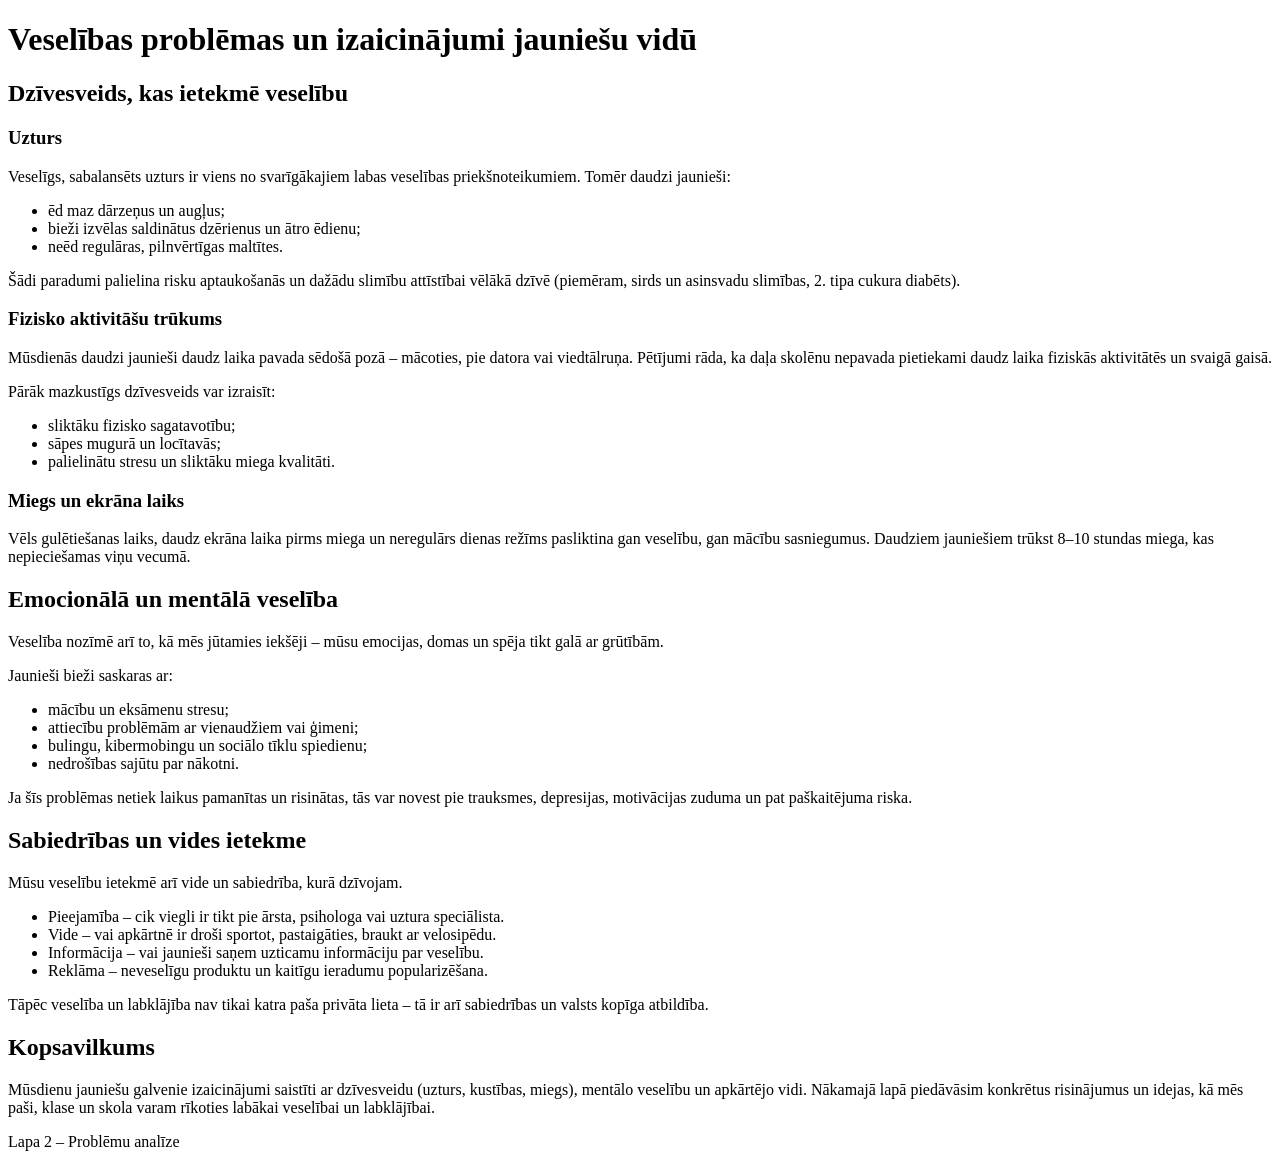
==== problems.html @ 53063df2 "Добавлены тексты для сайта" ====
<!DOCTYPE html>
<html lang="lv">
<head>
  <meta charset="UTF-8">
  <title>Veselības problēmas un izaicinājumi</title>
</head>
<body>
  <header>
    <h1>Veselības problēmas un izaicinājumi jauniešu vidū</h1>
  </header>

  <main>
    <section>
      <h2>Dzīvesveids, kas ietekmē veselību</h2>

      <h3>Uzturs</h3>
      <p>
        Veselīgs, sabalansēts uzturs ir viens no svarīgākajiem labas veselības
        priekšnoteikumiem. Tomēr daudzi jaunieši:
      </p>
      <ul>
        <li>ēd maz dārzeņus un augļus;</li>
        <li>bieži izvēlas saldinātus dzērienus un ātro ēdienu;</li>
        <li>neēd regulāras, pilnvērtīgas maltītes.</li>
      </ul>
      <p>
        Šādi paradumi palielina risku aptaukošanās un dažādu slimību attīstībai 
        vēlākā dzīvē (piemēram, sirds un asinsvadu slimības, 2. tipa cukura diabēts).
      </p>

      <h3>Fizisko aktivitāšu trūkums</h3>
      <p>
        Mūsdienās daudzi jaunieši daudz laika pavada sēdošā pozā – mācoties,
        pie datora vai viedtālruņa. Pētījumi rāda, ka daļa skolēnu nepavada
        pietiekami daudz laika fiziskās aktivitātēs un svaigā gaisā.
      </p>
      <p>
        Pārāk mazkustīgs dzīvesveids var izraisīt:
      </p>
      <ul>
        <li>sliktāku fizisko sagatavotību;</li>
        <li>sāpes mugurā un locītavās;</li>
        <li>palielinātu stresu un sliktāku miega kvalitāti.</li>
      </ul>

      <h3>Miegs un ekrāna laiks</h3>
      <p>
        Vēls gulētiešanas laiks, daudz ekrāna laika pirms miega un neregulārs
        dienas režīms pasliktina gan veselību, gan mācību sasniegumus. 
        Daudziem jauniešiem trūkst 8–10 stundas miega, kas nepieciešamas viņu vecumā.
      </p>
    </section>

    <section>
      <h2>Emocionālā un mentālā veselība</h2>
      <p>
        Veselība nozīmē arī to, kā mēs jūtamies iekšēji – mūsu emocijas,
        domas un spēja tikt galā ar grūtībām.
      </p>
      <p>
        Jaunieši bieži saskaras ar:
      </p>
      <ul>
        <li>mācību un eksāmenu stresu;</li>
        <li>attiecību problēmām ar vienaudžiem vai ģimeni;</li>
        <li>bulingu, kibermobingu un sociālo tīklu spiedienu;</li>
        <li>nedrošības sajūtu par nākotni.</li>
      </ul>
      <p>
        Ja šīs problēmas netiek laikus pamanītas un risinātas, 
        tās var novest pie trauksmes, depresijas, motivācijas zuduma 
        un pat paškaitējuma riska.
      </p>
    </section>

    <section>
      <h2>Sabiedrības un vides ietekme</h2>
      <p>
        Mūsu veselību ietekmē arī vide un sabiedrība, kurā dzīvojam.
      </p>
      <ul>
        <li>Pieejamība – cik viegli ir tikt pie ārsta, psihologa vai uztura speciālista.</li>
        <li>Vide – vai apkārtnē ir droši sportot, pastaigāties, braukt ar velosipēdu.</li>
        <li>Informācija – vai jaunieši saņem uzticamu informāciju par veselību.</li>
        <li>Reklāma – neveselīgu produktu un kaitīgu ieradumu popularizēšana.</li>
      </ul>
      <p>
        Tāpēc veselība un labklājība nav tikai katra paša privāta lieta –
        tā ir arī sabiedrības un valsts kopīga atbildība.
      </p>
    </section>

    <section>
      <h2>Kopsavilkums</h2>
      <p>
        Mūsdienu jauniešu galvenie izaicinājumi saistīti ar dzīvesveidu (uzturs,
        kustības, miegs), mentālo veselību un apkārtējo vidi.
        Nākamajā lapā piedāvāsim konkrētus risinājumus un idejas, 
        kā mēs paši, klase un skola varam rīkoties labākai veselībai un labklājībai.
      </p>
    </section>
  </main>

  <footer>
    <p>Lapa 2 – Problēmu analīze</p>
  </footer>
</body>
</html>
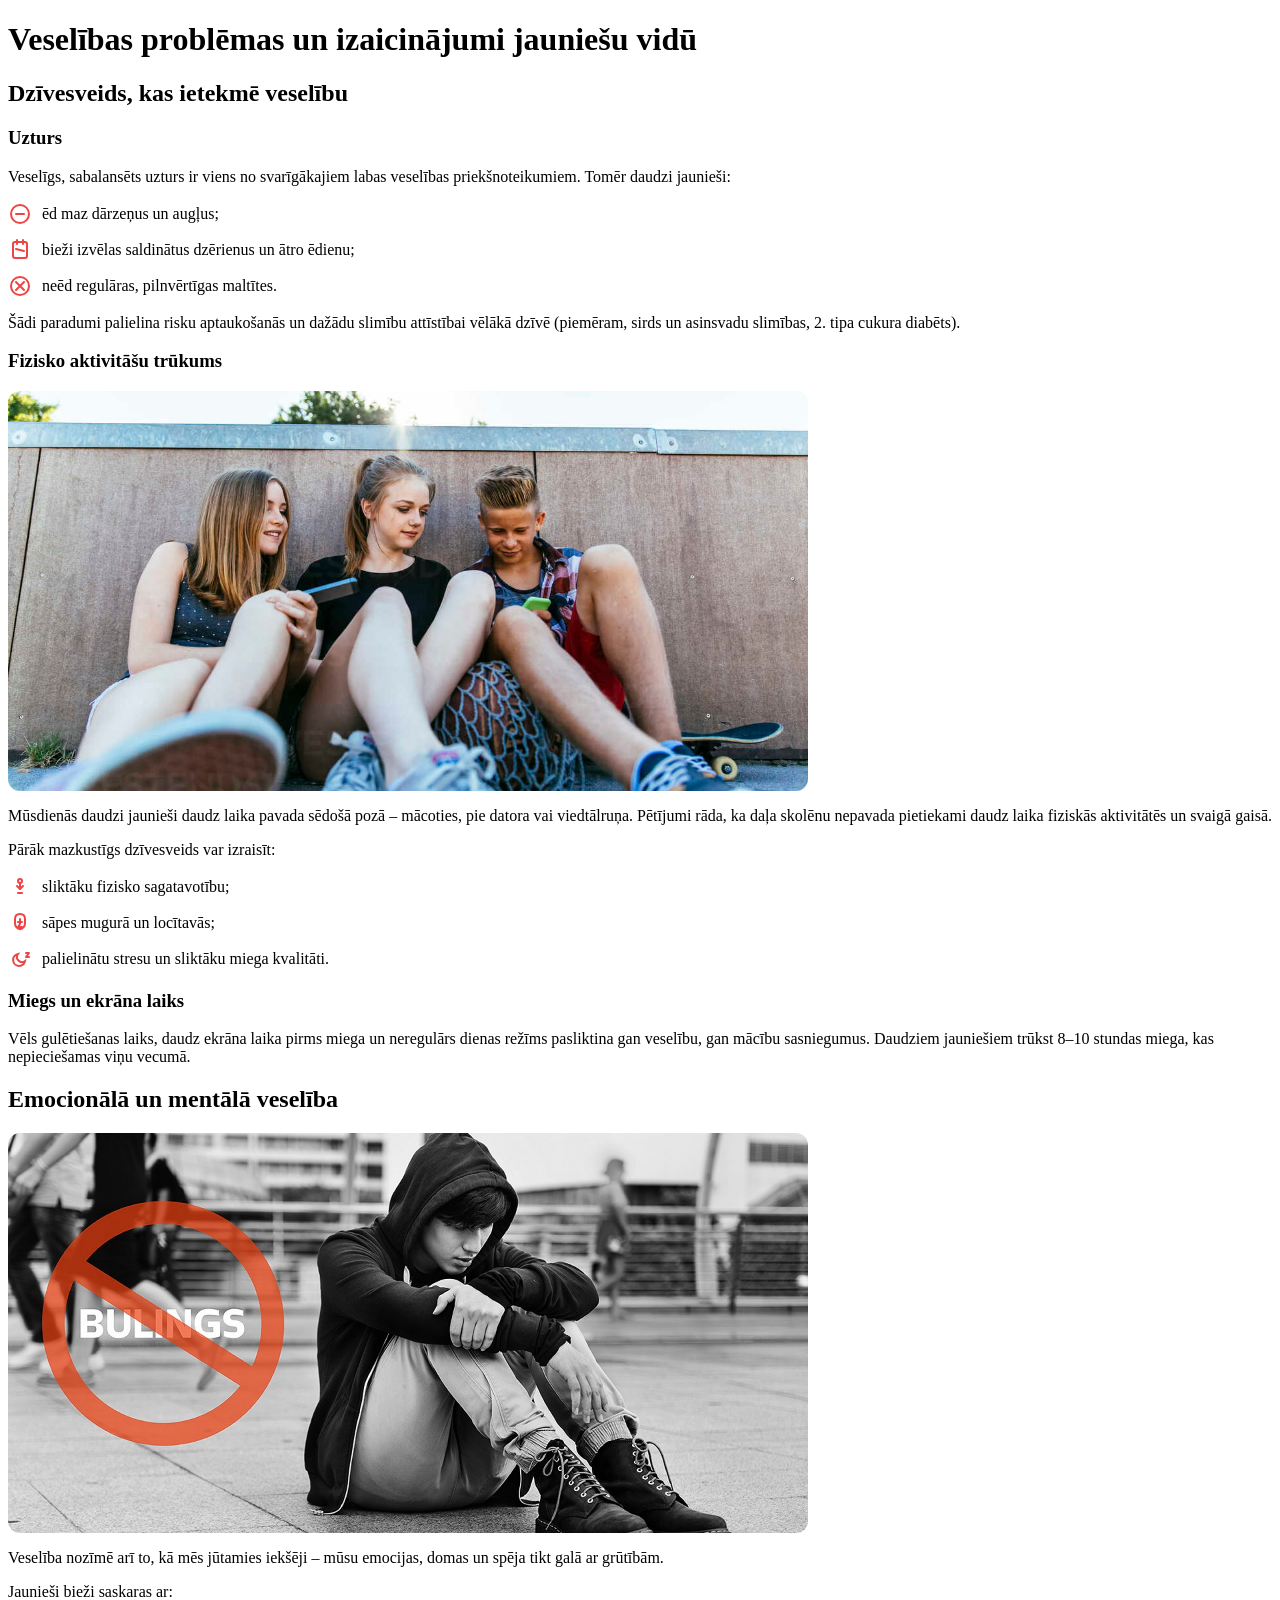
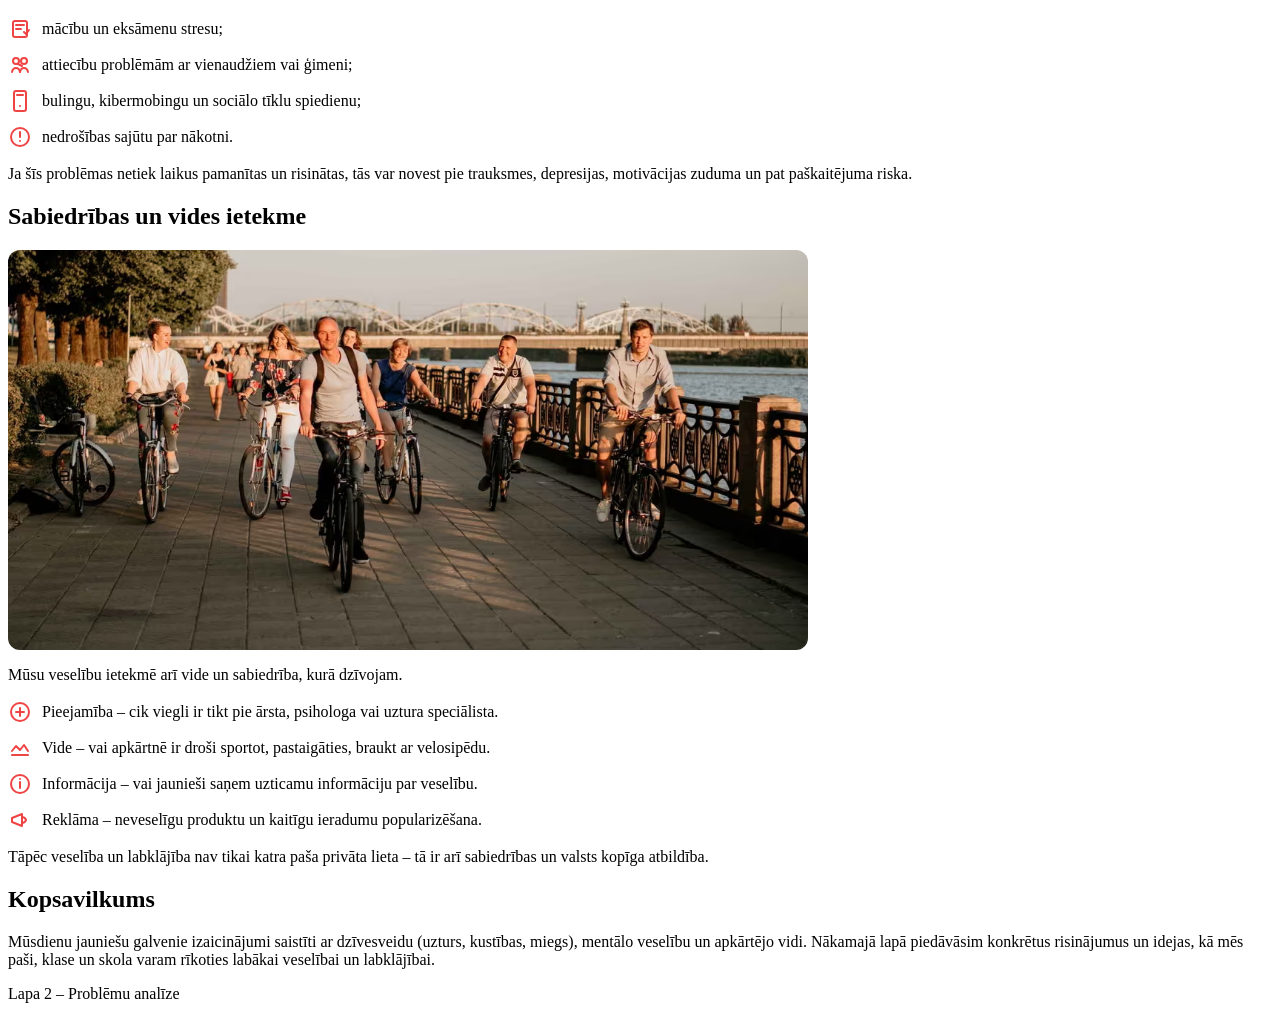
==== commit 543041d5: "Добавил картинки и иконки на странице проблем" ====
--- a/problems.html
+++ b/problems.html
@@ -1,8 +1,9 @@
 <!DOCTYPE html>
 <html lang="lv">
 <head>
-  <meta charset="UTF-8">
-  <title>Veselības problēmas un izaicinājumi</title>
+	<meta charset="UTF-8">
+	<title>Veselības problēmas un izaicinājumi</title>
+	<link rel="stylesheet" href="styles.css">
 </head>
 <body>
   <header>
@@ -18,10 +19,19 @@
         Veselīgs, sabalansēts uzturs ir viens no svarīgākajiem labas veselības
         priekšnoteikumiem. Tomēr daudzi jaunieši:
       </p>
-      <ul>
-        <li>ēd maz dārzeņus un augļus;</li>
-        <li>bieži izvēlas saldinātus dzērienus un ātro ēdienu;</li>
-        <li>neēd regulāras, pilnvērtīgas maltītes.</li>
+      <ul class="project-list">
+        <li>
+			<img src="images/uzturs_maz_darzenus.svg" alt="Ēd maz dārzeņus un augļus" class="list-icon">
+			ēd maz dārzeņus un augļus;
+		</li>
+        <li>
+			<img src="images/uzturs_atrie_edieni.svg" alt="Ātrie ēdieni un saldinātie dzērieni" class="list-icon">
+			bieži izvēlas saldinātus dzērienus un ātro ēdienu;
+		</li>
+        <li>
+			<img src="images/uzturs_need_regulari.svg" alt="Need regulāri" class="list-icon">
+			neēd regulāras, pilnvērtīgas maltītes.
+		</li>
       </ul>
       <p>
         Šādi paradumi palielina risku aptaukošanās un dažādu slimību attīstībai 
@@ -29,6 +39,8 @@
       </p>
 
       <h3>Fizisko aktivitāšu trūkums</h3>
+	  <img src="images/fizisko_aktivitasu_trukums.jpg" class="section-img" />
+
       <p>
         Mūsdienās daudzi jaunieši daudz laika pavada sēdošā pozā – mācoties,
         pie datora vai viedtālruņa. Pētījumi rāda, ka daļa skolēnu nepavada
@@ -37,10 +49,19 @@
       <p>
         Pārāk mazkustīgs dzīvesveids var izraisīt:
       </p>
-      <ul>
-        <li>sliktāku fizisko sagatavotību;</li>
-        <li>sāpes mugurā un locītavās;</li>
-        <li>palielinātu stresu un sliktāku miega kvalitāti.</li>
+      <ul class="project-list">
+        <li>
+			<img src="images/aktivitasu_trukums.fitness-low.svg" alt="Sliktākā fiziskā sagatavotība" class="list-icon">
+			sliktāku fizisko sagatavotību;
+		</li>
+        <li>
+			<img src="images/aktivitasu_trukums.back_pain.svg" alt="Sāpes mugurā" class="list-icon">
+			sāpes mugurā un locītavās;
+		</li>
+        <li>
+			<img src="images/aktivitasu_trukums.stress_sleep.svg" alt="Stress un slikta miega kvalitāte" class="list-icon">
+			palielinātu stresu un sliktāku miega kvalitāti.
+		</li>
       </ul>
 
       <h3>Miegs un ekrāna laiks</h3>
@@ -53,6 +74,7 @@
 
     <section>
       <h2>Emocionālā un mentālā veselība</h2>
+	  <img src="images/emocionala_veseliba.jpg" alt="Emocionālā veselība" class="section-img" />
       <p>
         Veselība nozīmē arī to, kā mēs jūtamies iekšēji – mūsu emocijas,
         domas un spēja tikt galā ar grūtībām.
@@ -60,11 +82,23 @@
       <p>
         Jaunieši bieži saskaras ar:
       </p>
-      <ul>
-        <li>mācību un eksāmenu stresu;</li>
-        <li>attiecību problēmām ar vienaudžiem vai ģimeni;</li>
-        <li>bulingu, kibermobingu un sociālo tīklu spiedienu;</li>
-        <li>nedrošības sajūtu par nākotni.</li>
+      <ul class="project-list">
+        <li>
+			<img src="images/emocionala_veseliba.eksamenu_stress.svg" alt="Eksāmenu stress" class="list-icon">
+			mācību un eksāmenu stresu;
+		</li>
+        <li>
+			<img src="images/emocionala_veseliba.attiecibu_problemas.svg" alt="Attiecību problēmas" class="list-icon">
+			attiecību problēmām ar vienaudžiem vai ģimeni;
+		</li>
+        <li>
+			<img src="images/emocionala_veseliba.bulings.svg" alt="Bulings" class="list-icon">
+			bulingu, kibermobingu un sociālo tīklu spiedienu;
+		</li>
+        <li>
+			<img src="images/emocionala_veseliba.nedrosa_nakotne.svg" alt="Nedrošā nākotne" class="list-icon">
+			nedrošības sajūtu par nākotni.
+		</li>
       </ul>
       <p>
         Ja šīs problēmas netiek laikus pamanītas un risinātas, 
@@ -75,14 +109,27 @@
 
     <section>
       <h2>Sabiedrības un vides ietekme</h2>
+	  <img src="images/sabiedribas_ietekme.jpg" alt="Sabiedrības ietekme" class="section-img" />
       <p>
         Mūsu veselību ietekmē arī vide un sabiedrība, kurā dzīvojam.
       </p>
-      <ul>
-        <li>Pieejamība – cik viegli ir tikt pie ārsta, psihologa vai uztura speciālista.</li>
-        <li>Vide – vai apkārtnē ir droši sportot, pastaigāties, braukt ar velosipēdu.</li>
-        <li>Informācija – vai jaunieši saņem uzticamu informāciju par veselību.</li>
-        <li>Reklāma – neveselīgu produktu un kaitīgu ieradumu popularizēšana.</li>
+      <ul class="project-list">
+        <li>
+			<img src="images/sabiedribas_ietekme.pieejamiba.svg" alt="Pieejamība" class="list-icon">
+			Pieejamība – cik viegli ir tikt pie ārsta, psihologa vai uztura speciālista.
+		</li>
+        <li>
+			<img src="images/sabiedribas_ietekme.vide.svg" alt="Vide" class="list-icon">
+			Vide – vai apkārtnē ir droši sportot, pastaigāties, braukt ar velosipēdu.
+		</li>
+        <li>
+			<img src="images/sabiedribas_ietekme.informacija.svg" alt="Informācija" class="list-icon">
+			Informācija – vai jaunieši saņem uzticamu informāciju par veselību.
+		</li>
+        <li>
+			<img src="images/sabiedribas_ietekme.reklama.svg" alt="Reklāma" class="list-icon">
+			Reklāma – neveselīgu produktu un kaitīgu ieradumu popularizēšana.
+		</li>
       </ul>
       <p>
         Tāpēc veselība un labklājība nav tikai katra paša privāta lieta –
--- a/styles.css
+++ b/styles.css
@@ -0,0 +1,27 @@
+.section-img{
+  width: 100%;
+  max-width: 800px;
+  height: 400px;
+  object-fit: cover;
+  border-radius: 12px;
+  display: block;
+  margin: 15px 0;
+}
+
+.project-list {
+  list-style: none;
+  padding: 0;
+}
+
+.project-list li {
+  display: flex;
+  align-items: center;
+  gap: 10px;
+  margin-bottom: 12px;
+}
+
+.project-list svg, .list-icon {
+  width: 24px;
+  height: 24px;
+  flex-shrink: 0;
+}
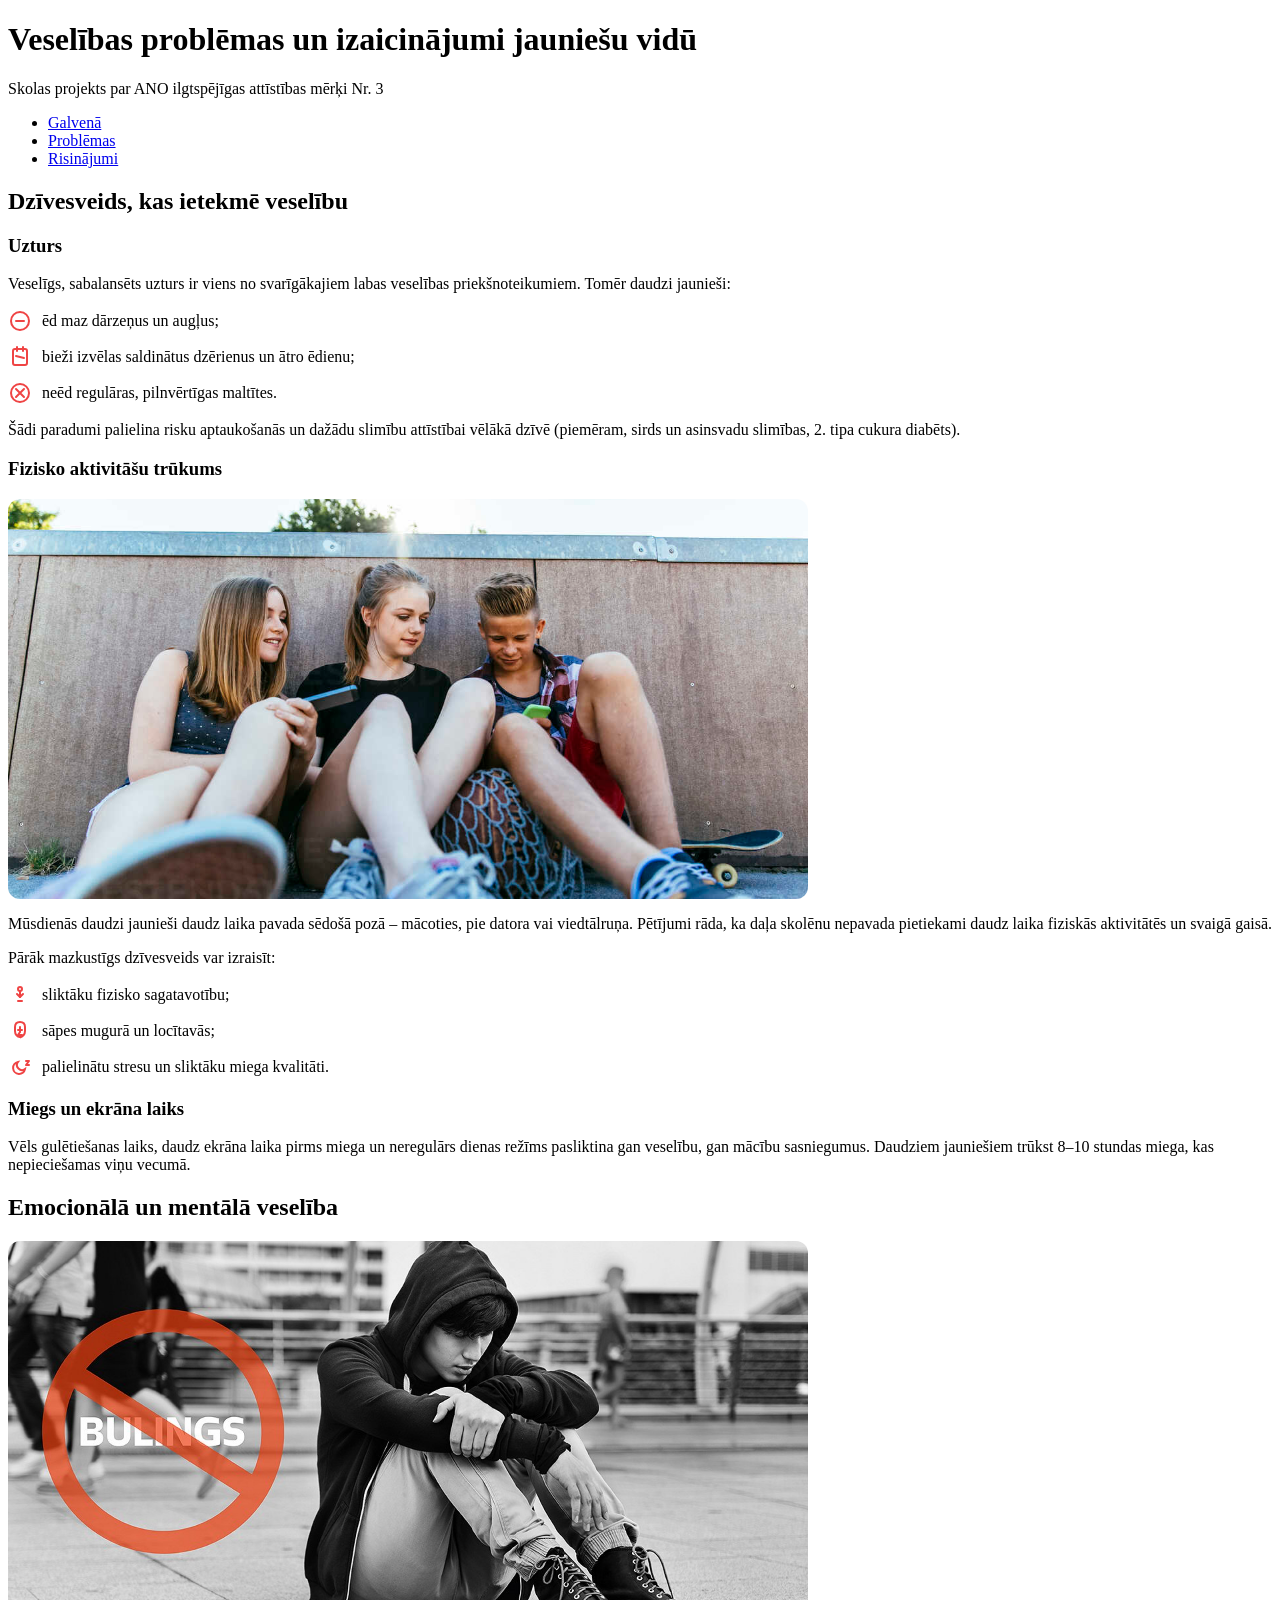
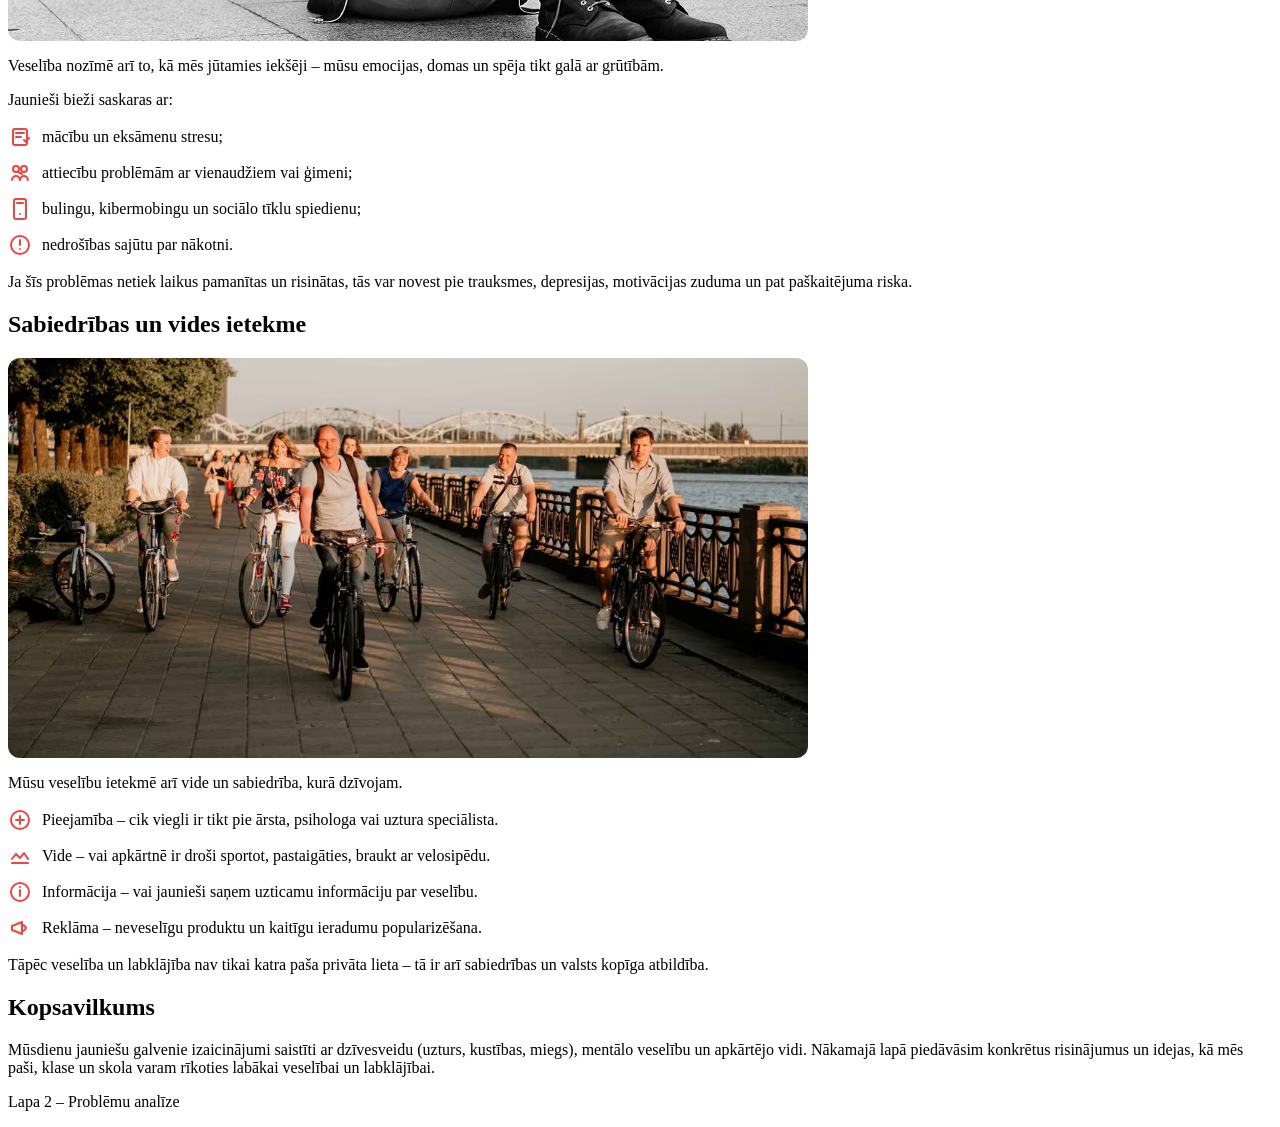
==== commit 085c9e60: "Добавил иконки к странице проблемы" ====
--- a/problems.html
+++ b/problems.html
@@ -8,9 +8,17 @@
 <body>
   <header>
     <h1>Veselības problēmas un izaicinājumi jauniešu vidū</h1>
+    <p>Skolas projekts par ANO ilgtspējīgas attīstības mērķi Nr. 3</p>
   </header>
 
   <main>
+	<nav>
+		<ul>
+			<li><a href="index.html">Galvenā</a></li>
+			<li><a href="problems.html" class="active">Problēmas</a></li>
+			<li><a href="solutions.html">Risinājumi</a></li>
+		</ul>
+	</nav>
     <section>
       <h2>Dzīvesveids, kas ietekmē veselību</h2>
 
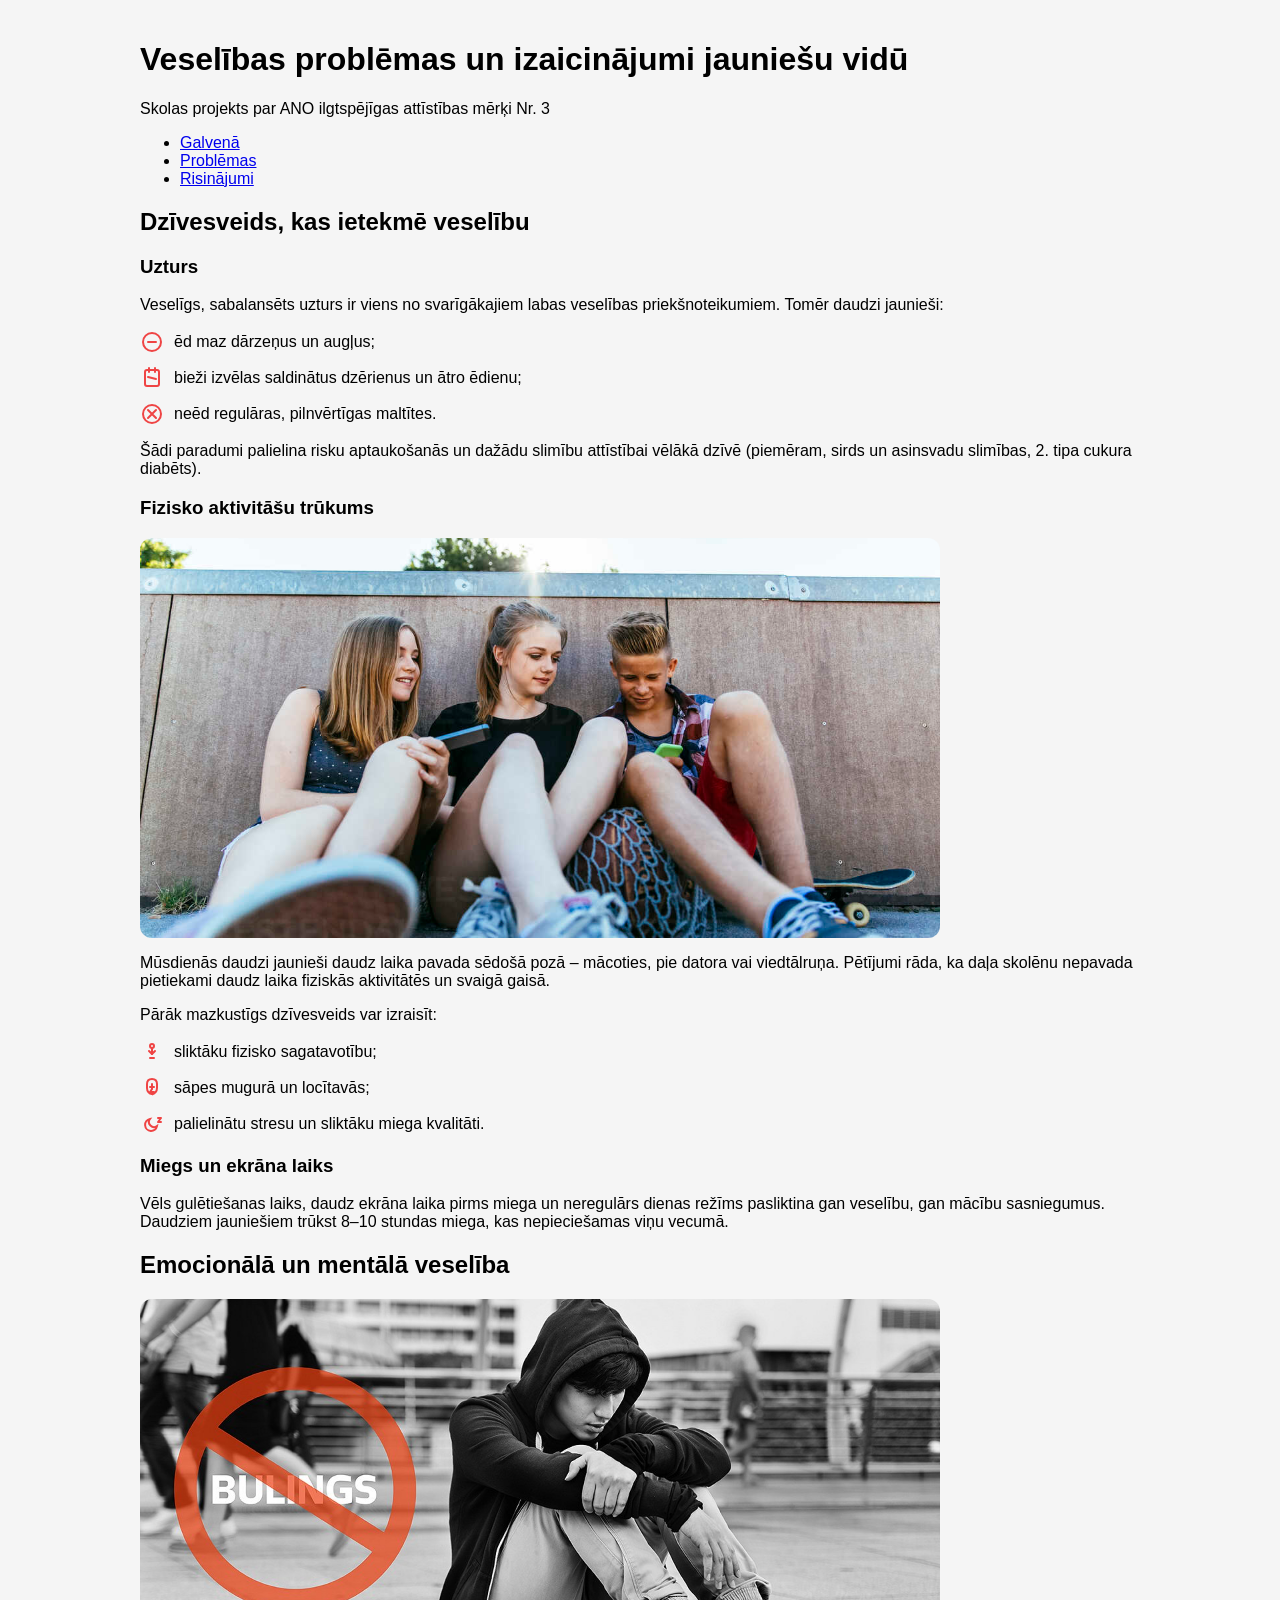
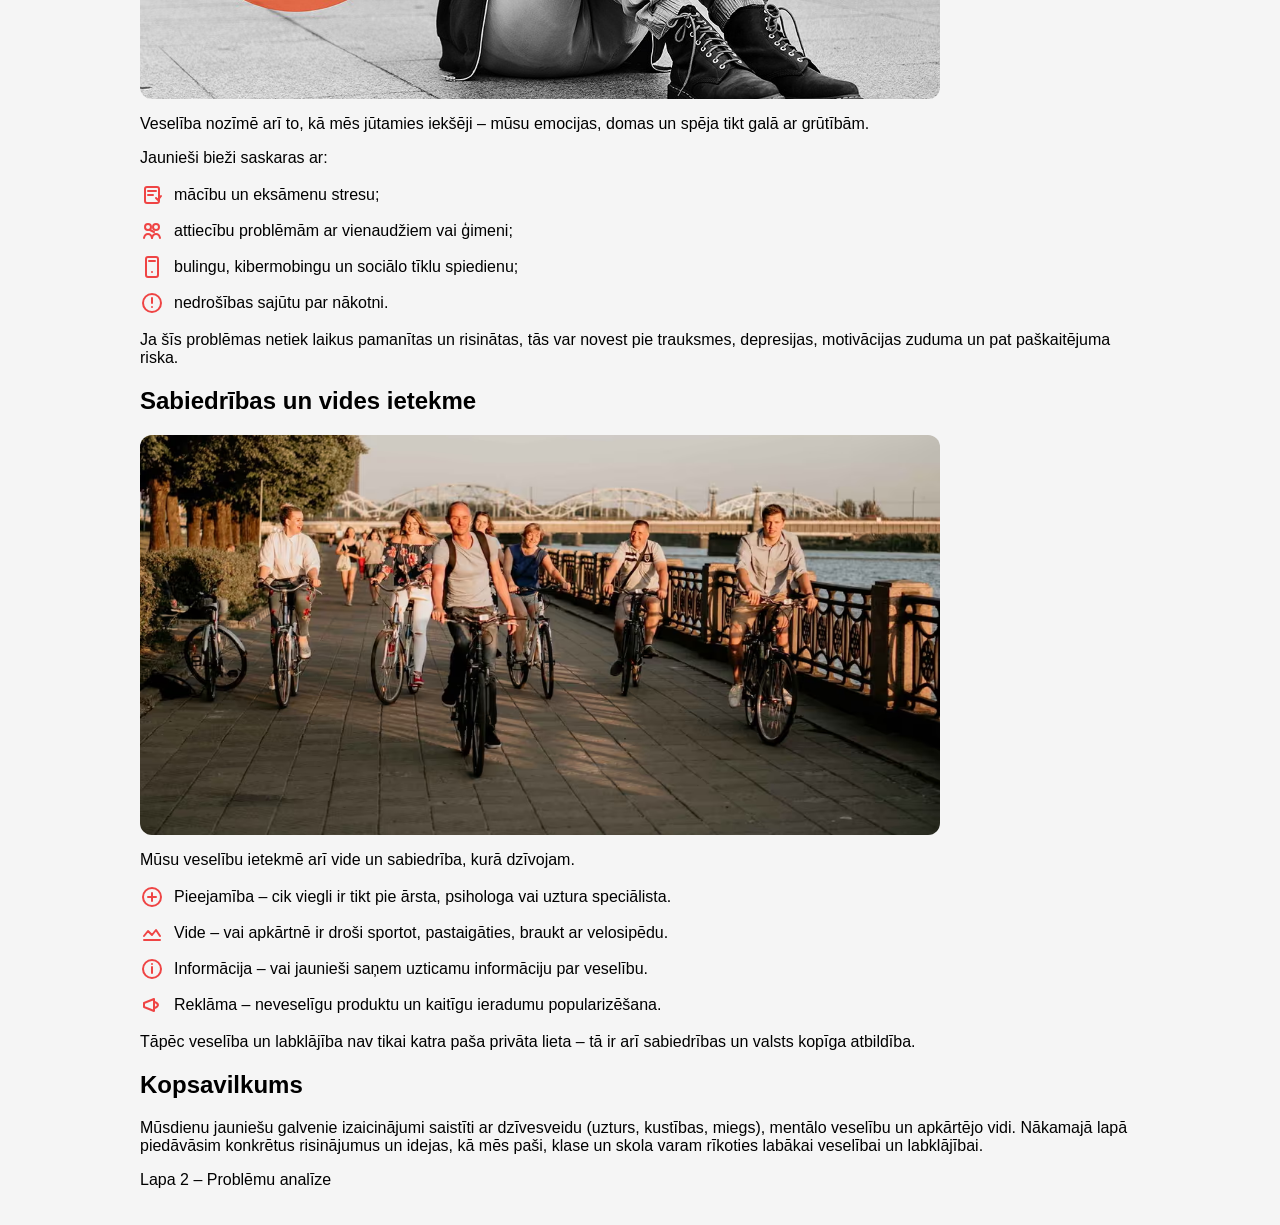
==== commit 0761efe5: "Добавил центрирование всех страниц" ====
--- a/problems.html
+++ b/problems.html
@@ -6,6 +6,8 @@
 	<link rel="stylesheet" href="styles.css">
 </head>
 <body>
+  <div class="container">
+  
   <header>
     <h1>Veselības problēmas un izaicinājumi jauniešu vidū</h1>
     <p>Skolas projekts par ANO ilgtspējīgas attīstības mērķi Nr. 3</p>
--- a/styles.css
+++ b/styles.css
@@ -25,3 +25,14 @@
   height: 24px;
   flex-shrink: 0;
 }
+
+body {
+	margin: 0;
+	font-family: Arial, sans-serif;
+	background: #f5f5f5;
+}
+.container {
+	max-width: 1000px;
+	margin: 0 auto;
+	padding: 20px;
+}
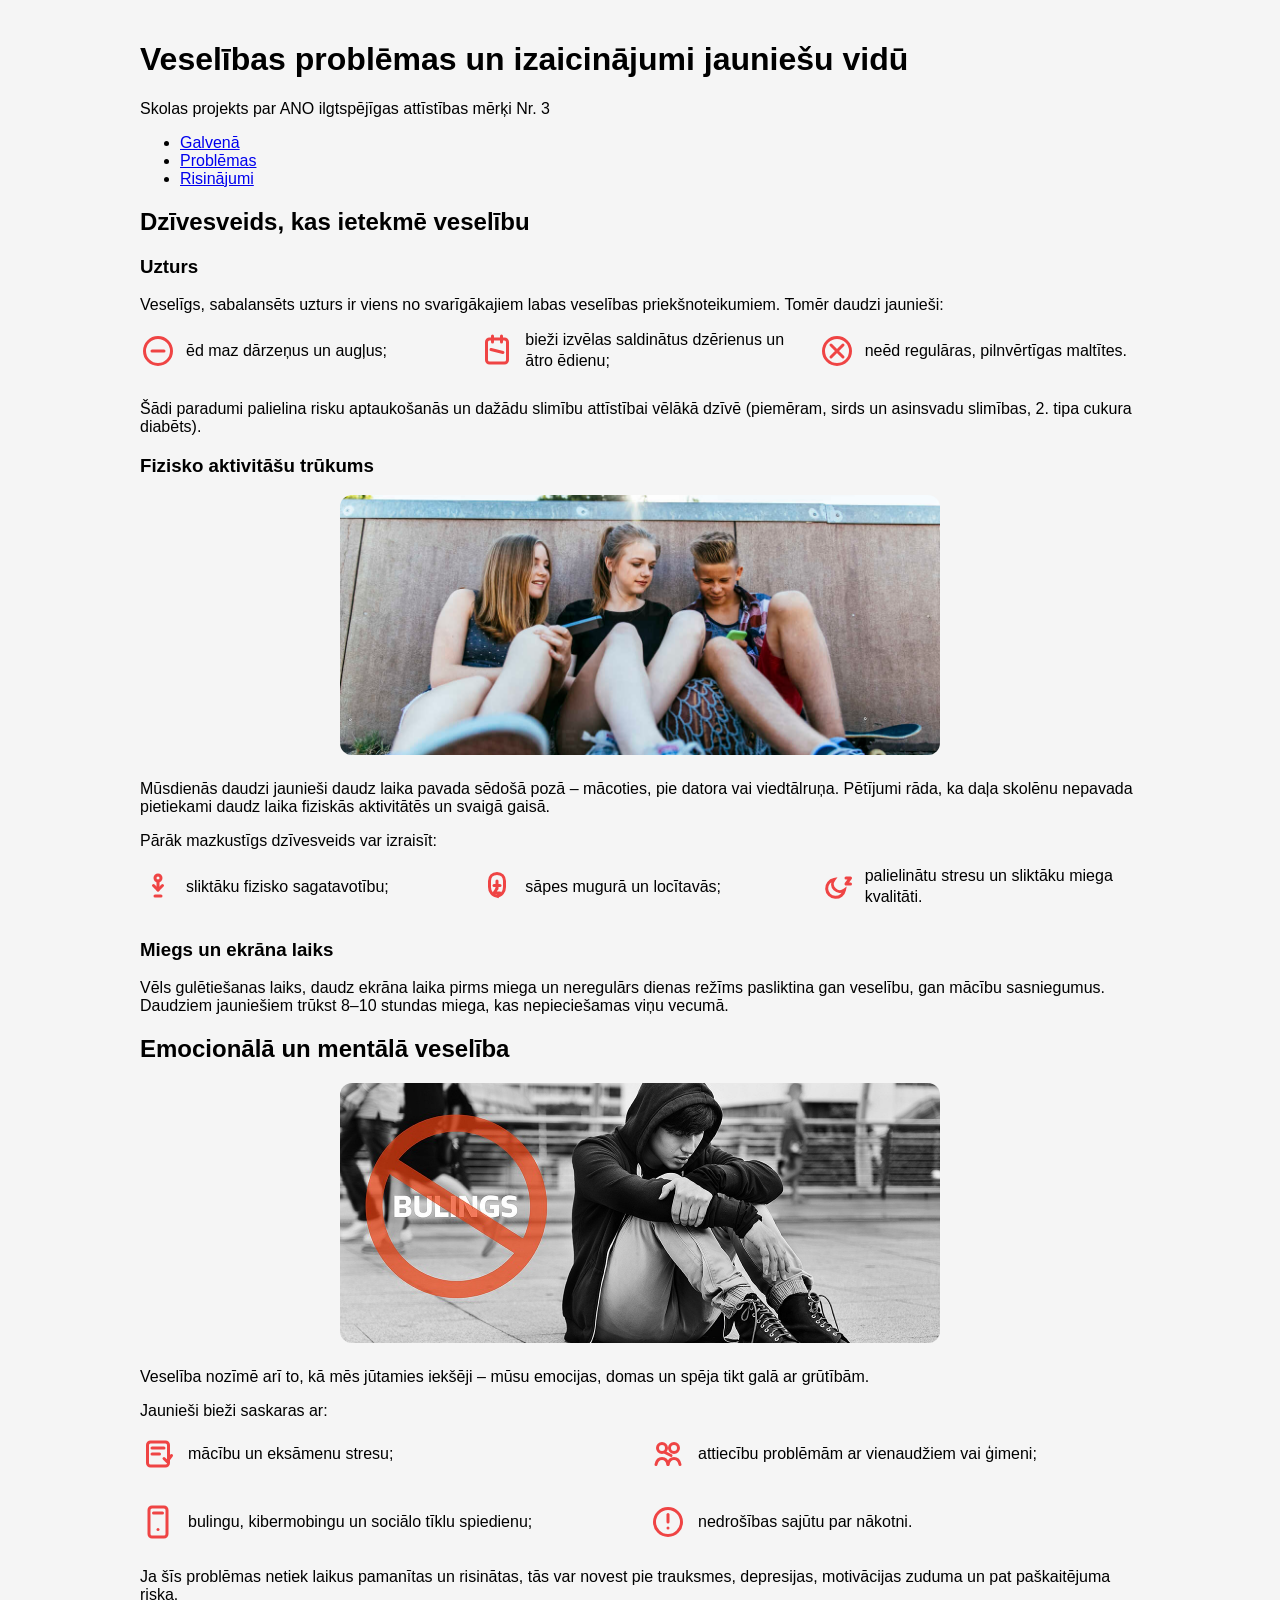
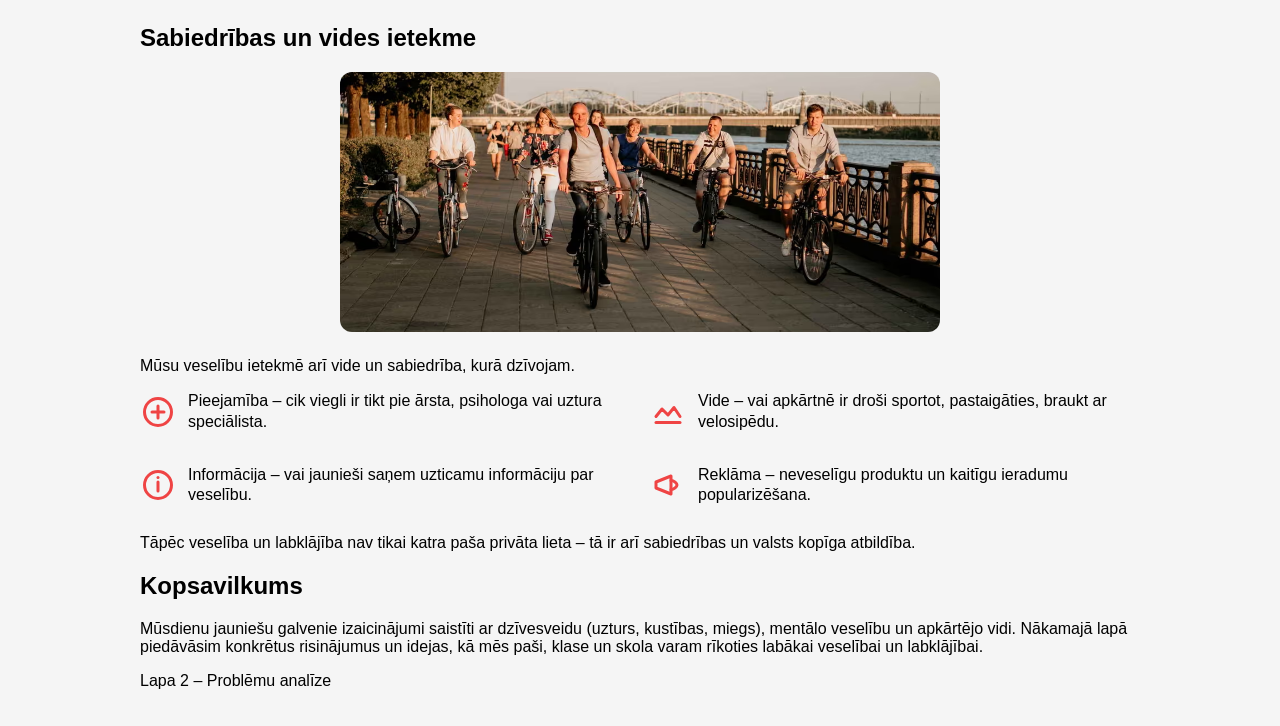
==== commit 6d7ca008: "Добавил и привел сопроводительные фотки в норму, также на других страницах выстроил списки с иконкам" ====
--- a/problems.html
+++ b/problems.html
@@ -5,7 +5,7 @@
 	<title>Veselības problēmas un izaicinājumi</title>
 	<link rel="stylesheet" href="styles.css">
 </head>
-<body>
+<body class="problems-page">
   <div class="container">
   
   <header>
@@ -29,7 +29,7 @@
         Veselīgs, sabalansēts uzturs ir viens no svarīgākajiem labas veselības
         priekšnoteikumiem. Tomēr daudzi jaunieši:
       </p>
-      <ul class="project-list">
+      <ul class="project-list three-inline">
         <li>
 			<img src="images/uzturs_maz_darzenus.svg" alt="Ēd maz dārzeņus un augļus" class="list-icon">
 			ēd maz dārzeņus un augļus;
@@ -59,7 +59,7 @@
       <p>
         Pārāk mazkustīgs dzīvesveids var izraisīt:
       </p>
-      <ul class="project-list">
+      <ul class="project-list three-inline">
         <li>
 			<img src="images/aktivitasu_trukums.fitness-low.svg" alt="Sliktākā fiziskā sagatavotība" class="list-icon">
 			sliktāku fizisko sagatavotību;
--- a/styles.css
+++ b/styles.css
@@ -31,8 +31,68 @@
 	font-family: Arial, sans-serif;
 	background: #f5f5f5;
 }
+
 .container {
 	max-width: 1000px;
 	margin: 0 auto;
 	padding: 20px;
+}
+
+.project-list {
+	display: grid;
+	grid-template-columns: repeat(2, 1fr);
+	gap: 20px;
+	list-style: none;
+	padding: 0;
+}
+
+.project-list li {
+	display: flex;
+	align-items: center;
+	gap: 12px;
+}
+
+.list-icon {
+	width: 40px;
+	height: 40px;
+}
+
+.section-img {
+    width: 100%;
+    max-width: 600px;
+    height: auto;
+    display: block;
+    margin: 15px auto 25px;
+    border-radius: 12px;
+}
+
+.three-inline {
+    display: grid;
+    grid-template-columns: repeat(3, 1fr);
+    gap: 18px;
+}
+
+.three-inline li {
+    display: flex;
+    align-items: center;
+    gap: 10px;
+}
+
+.project-list li {
+    line-height: 1.3;
+}
+
+.list-icon {
+    width: 36px;
+    height: 36px;
+    flex-shrink: 0;
+}
+
+.project-list.three-inline {
+    grid-template-columns: repeat(3, 1fr);
+}
+
+.problems-page .section-img {
+    height: 260px;
+    object-fit: cover;
 }
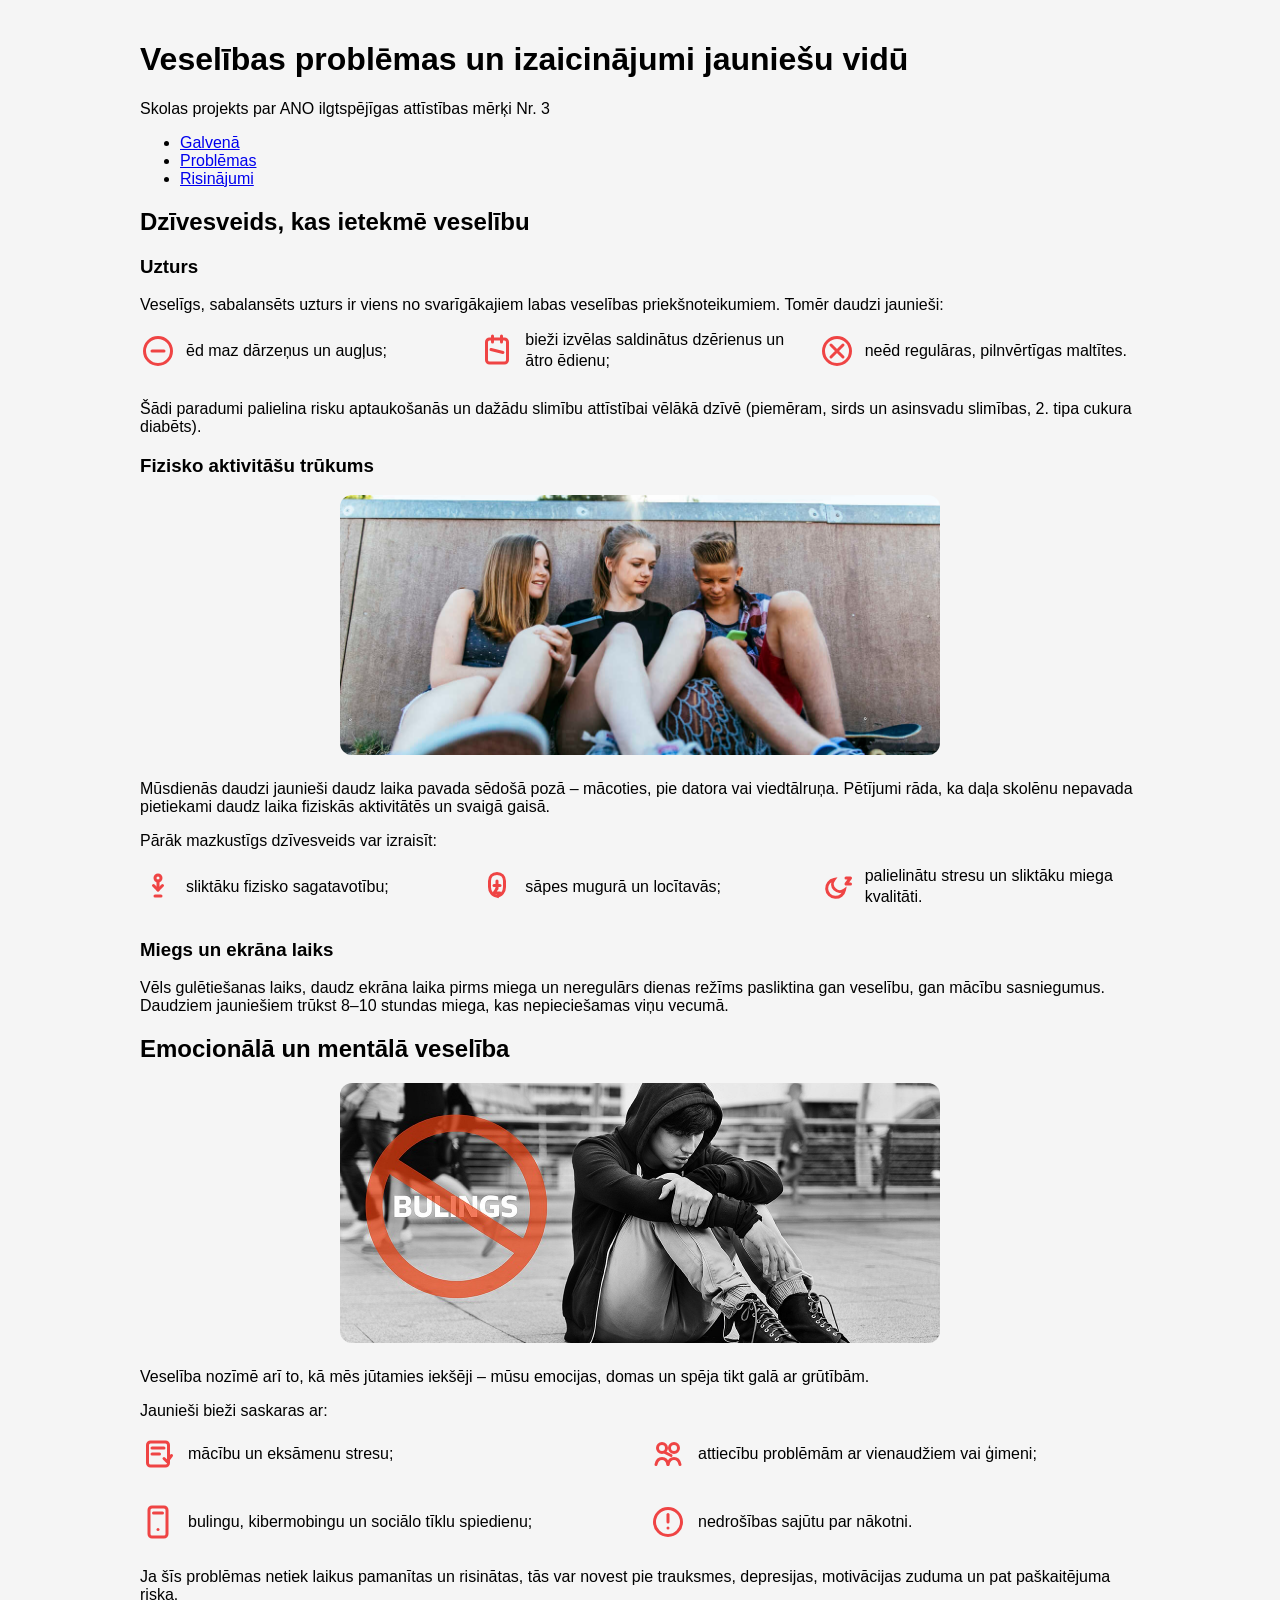
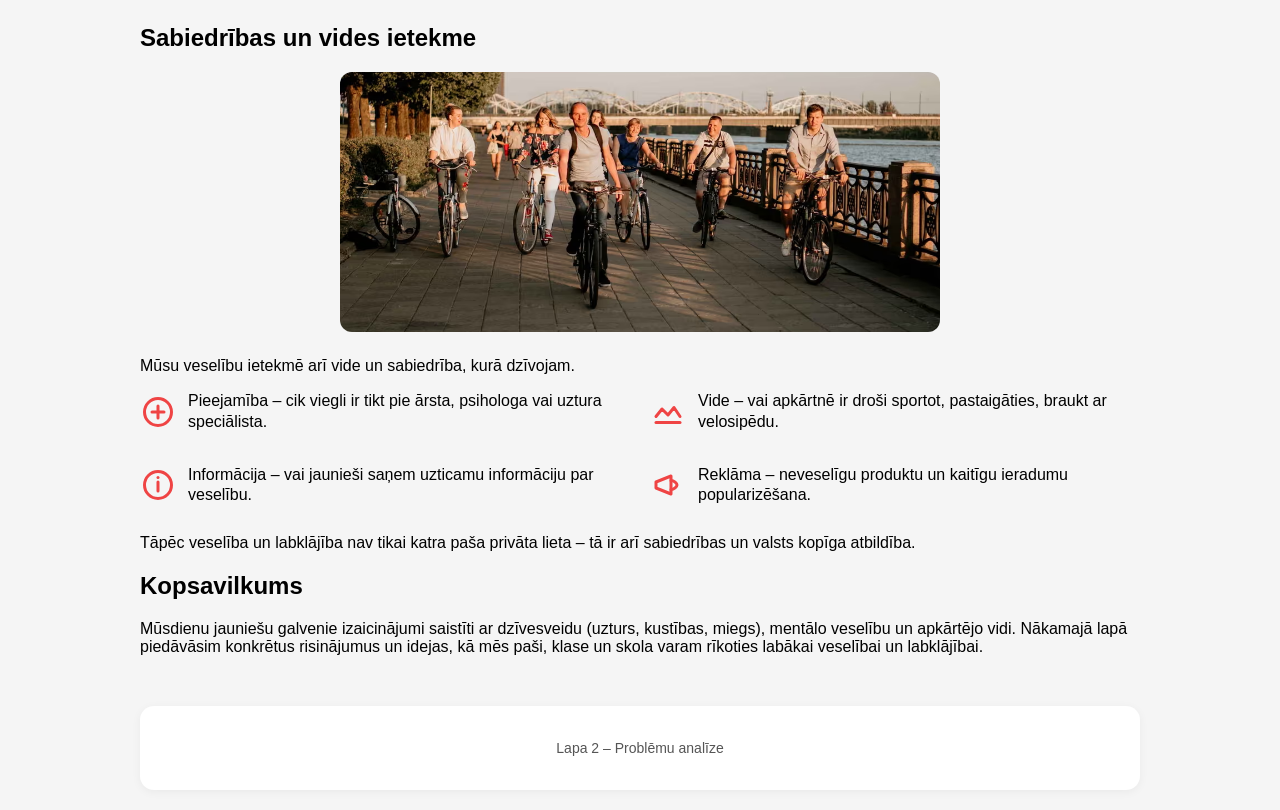
==== commit 2a2c90e7: "Добавил <script.js> сделал вывод ответов, при помощи js, сменил <checkbox> на <radio> сделал выбор т" ====
--- a/problems.html
+++ b/problems.html
@@ -6,7 +6,7 @@
 	<link rel="stylesheet" href="styles.css">
 </head>
 <body class="problems-page">
-  <div class="container">
+    <div class="container">
   
   <header>
     <h1>Veselības problēmas un izaicinājumi jauniešu vidū</h1>
--- a/styles.css
+++ b/styles.css
@@ -49,50 +49,69 @@
 .project-list li {
 	display: flex;
 	align-items: center;
-	gap: 12px;
+    gap: 12px;
 }
 
 .list-icon {
 	width: 40px;
-	height: 40px;
+    height: 40px;
 }
 
 .section-img {
-    width: 100%;
-    max-width: 600px;
-    height: auto;
-    display: block;
-    margin: 15px auto 25px;
-    border-radius: 12px;
+  width: 100%;
+  max-width: 600px;
+  height: auto;
+  display: block;
+  margin: 15px auto 25px;
+  border-radius: 12px;
 }
 
 .three-inline {
-    display: grid;
-    grid-template-columns: repeat(3, 1fr);
-    gap: 18px;
+  display: grid;
+  grid-template-columns: repeat(3, 1fr);
+  gap: 18px;
 }
 
 .three-inline li {
-    display: flex;
-    align-items: center;
-    gap: 10px;
+  display: flex;
+  align-items: center;
+  gap: 10px;
 }
 
 .project-list li {
-    line-height: 1.3;
+  line-height: 1.3;
 }
 
 .list-icon {
-    width: 36px;
-    height: 36px;
-    flex-shrink: 0;
+  width: 36px;
+  height: 36px;
+  flex-shrink: 0;
 }
 
 .project-list.three-inline {
-    grid-template-columns: repeat(3, 1fr);
+  grid-template-columns: repeat(3, 1fr);
 }
 
 .problems-page .section-img {
-    height: 260px;
-    object-fit: cover;
+  height: 260px;
+  object-fit: cover;
+}
+
+footer {
+  margin-top: 50px;
+  padding: 20px;
+  text-align: center;
+  background: #fff;
+  border-radius: 14px;
+  box-shadow: 0 2px 10px rgba(0,0,0,0.05);
+  color: #555;
+  font-size: 14px;
+}
+
+.question-box {
+  border: 1px solid #ddd;
+  padding: 15px;
+  margin: 15px 0;
+  border-radius: 8px;
+  background: #fafafa;
 }
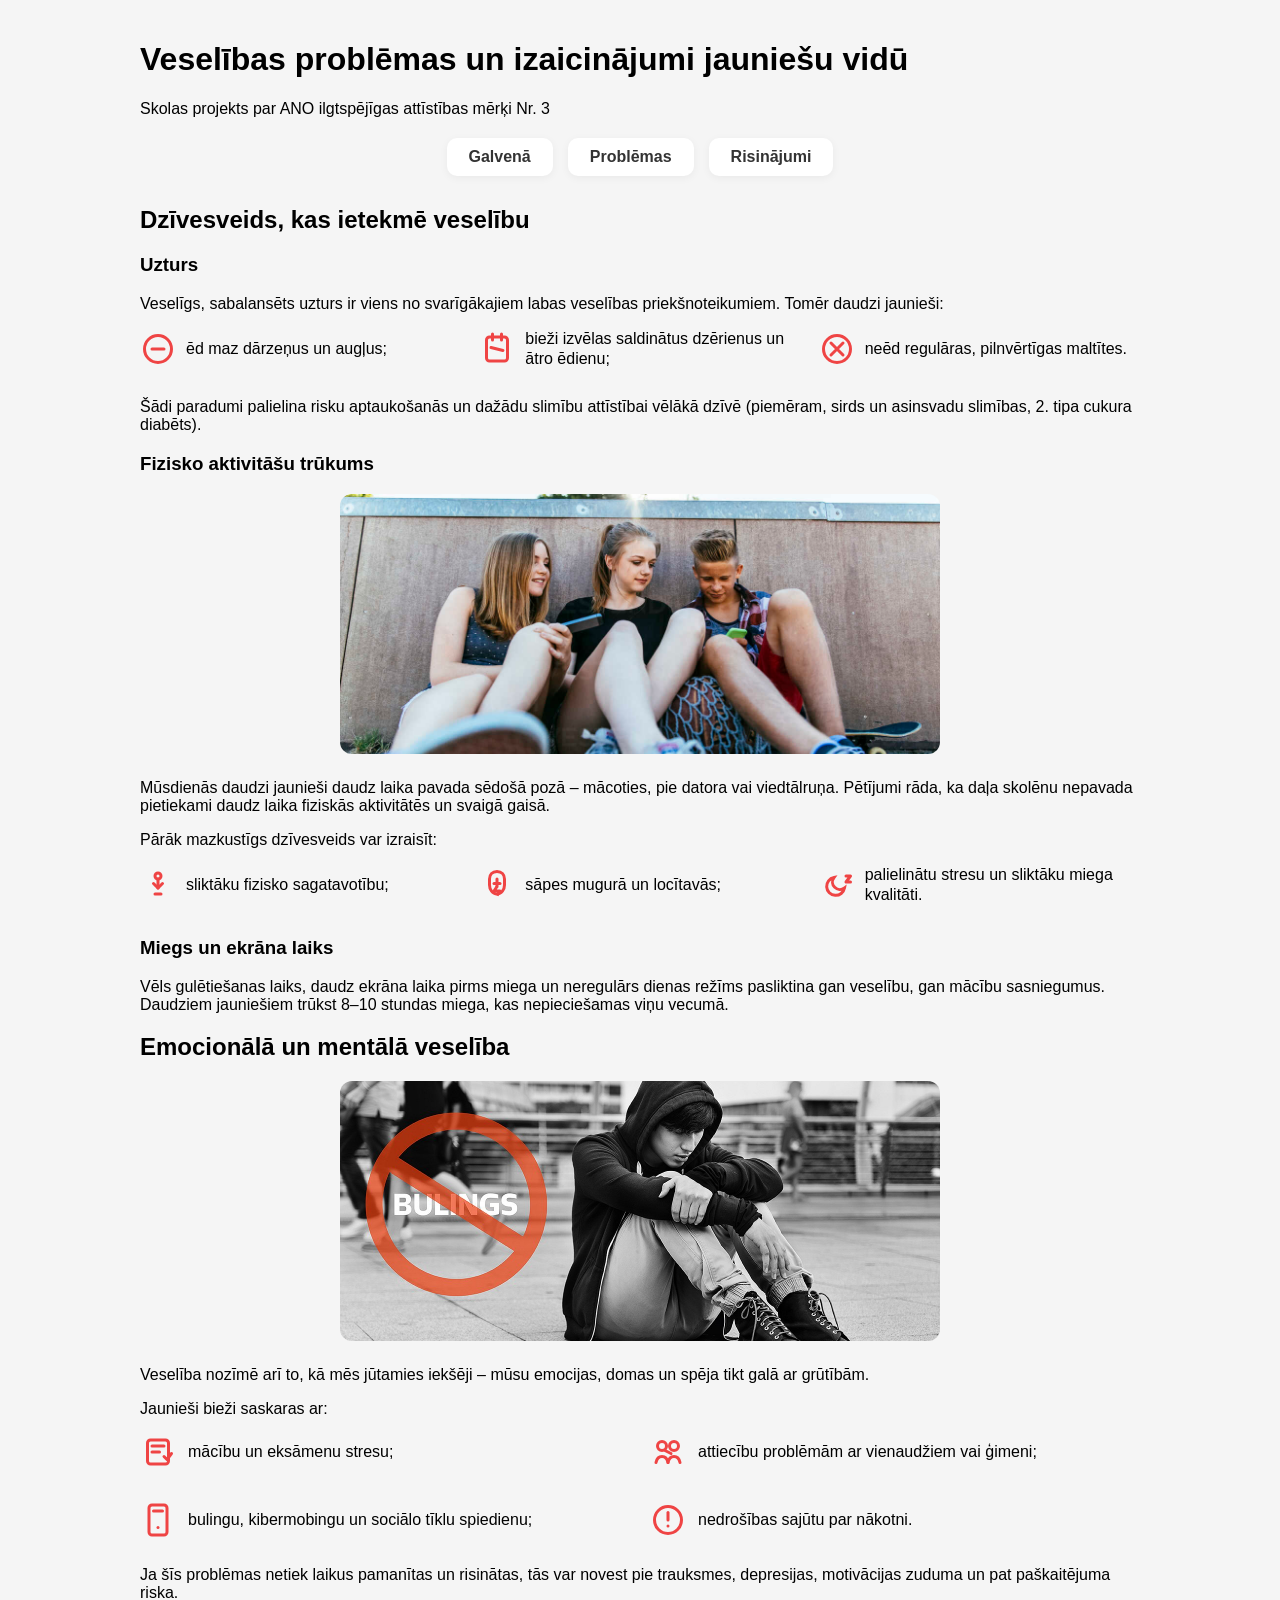
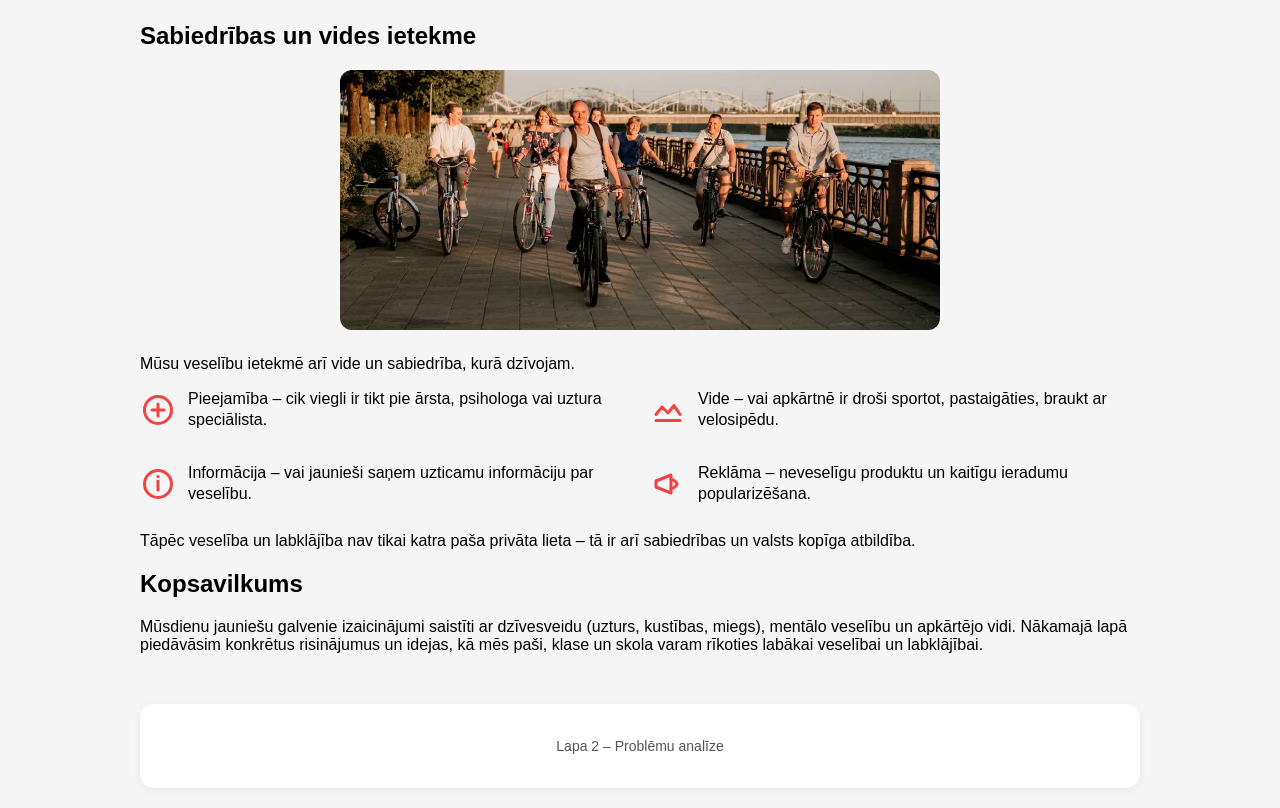
==== commit b70553cd: "Добавил меню (навигацию) на каждую страницу и оформил" ====
--- a/problems.html
+++ b/problems.html
@@ -14,13 +14,11 @@
   </header>
 
   <main>
-	<nav>
-		<ul>
-			<li><a href="index.html">Galvenā</a></li>
-			<li><a href="problems.html" class="active">Problēmas</a></li>
-			<li><a href="solutions.html">Risinājumi</a></li>
-		</ul>
-	</nav>
+    <nav class="main-nav">
+            <a href="index.html" class="nav-link">Galvenā</a>
+            <a href="problems.html" class="nav-link">Problēmas</a>
+            <a href="solutions.html" class="nav-link">Risinājumi</a>
+    </nav>
     <section>
       <h2>Dzīvesveids, kas ietekmē veselību</h2>
 
--- a/styles.css
+++ b/styles.css
@@ -114,4 +114,81 @@
   margin: 15px 0;
   border-radius: 8px;
   background: #fafafa;
+}
+
+/* MINI TEST */
+#quiz {
+  margin-top: 40px;
+}
+
+#quiz article {
+  background: #fff;
+  padding: 18px 20px;
+  margin-bottom: 15px;
+  border-radius: 14px;
+  box-shadow: 0 4px 12px rgba(0,0,0,0.05);
+  transition: 0.3s;
+}
+
+#quiz article:hover {
+  transform: translateY(-2px);
+  box-shadow: 0 8px 18px rgba(0,0,0,0.08);
+}
+
+#quiz h3 {
+  margin-top: 0;
+  color: #16a34a;
+}
+
+#quiz summary {
+  cursor: pointer;
+  font-weight: 600;
+  padding: 10px 14px;
+  background: #f0fdf4;
+  border-radius: 8px;
+  display: inline-block;
+  transition: 0.2s;
+}
+
+#quiz summary:hover {
+  background: #dcfce7;
+}
+
+#quiz details p {
+  margin-top: 12px;
+  padding: 12px;
+  background: #f9fafb;
+  border-radius: 8px;
+}
+
+/* NAVIGATION */
+
+.main-nav {
+  display: flex;
+  justify-content: center;
+  gap: 15px;
+  margin: 20px 0 30px;
+  flex-wrap: wrap;
+}
+
+.nav-link {
+  text-decoration: none;
+  padding: 10px 22px;
+  background: white;
+  border-radius: 10px;
+  color: #333;
+  font-weight: 600;
+  box-shadow: 0 2px 8px rgba(0,0,0,0.05);
+  transition: 0.2s;
+}
+
+.nav-link:hover {
+  background: #22c55e;
+  color: white;
+  transform: translateY(-2px);
+}
+
+.nav-link.active {
+  background: #16a34a;
+  color: white;
 }
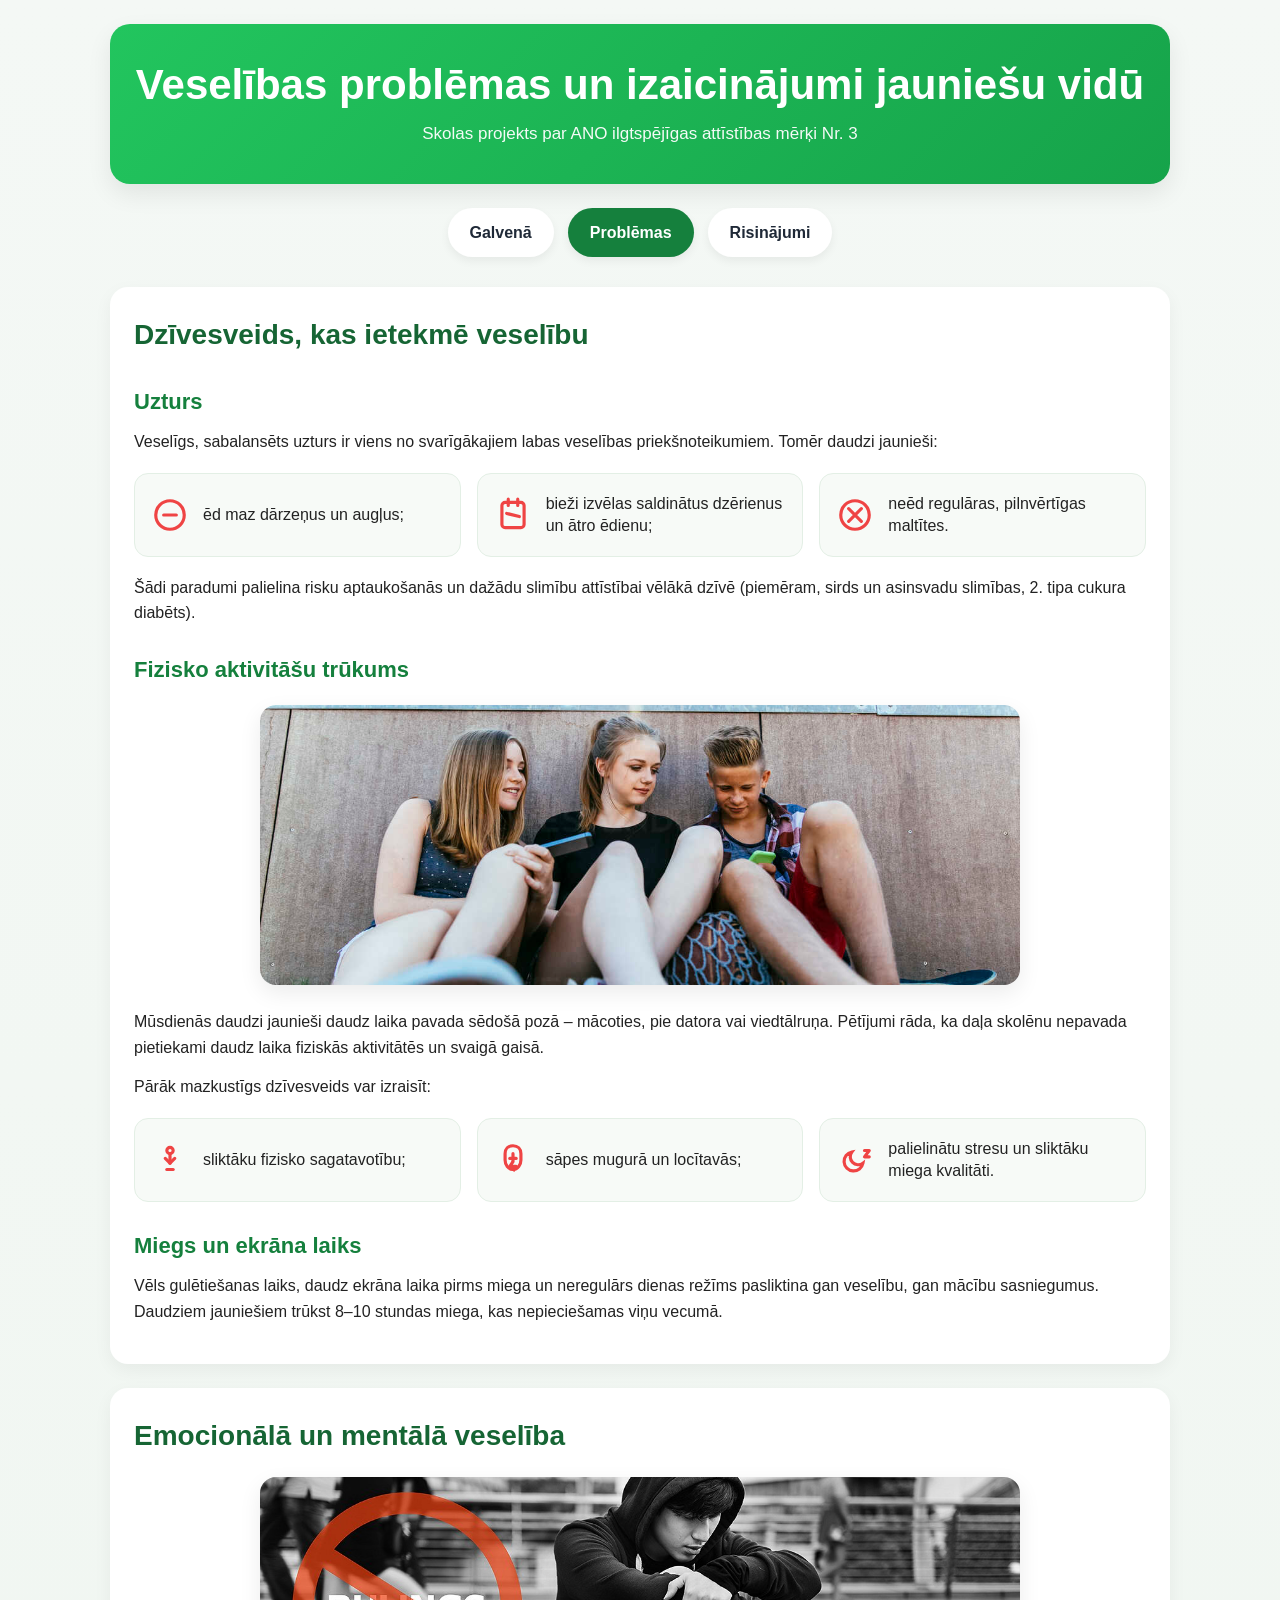
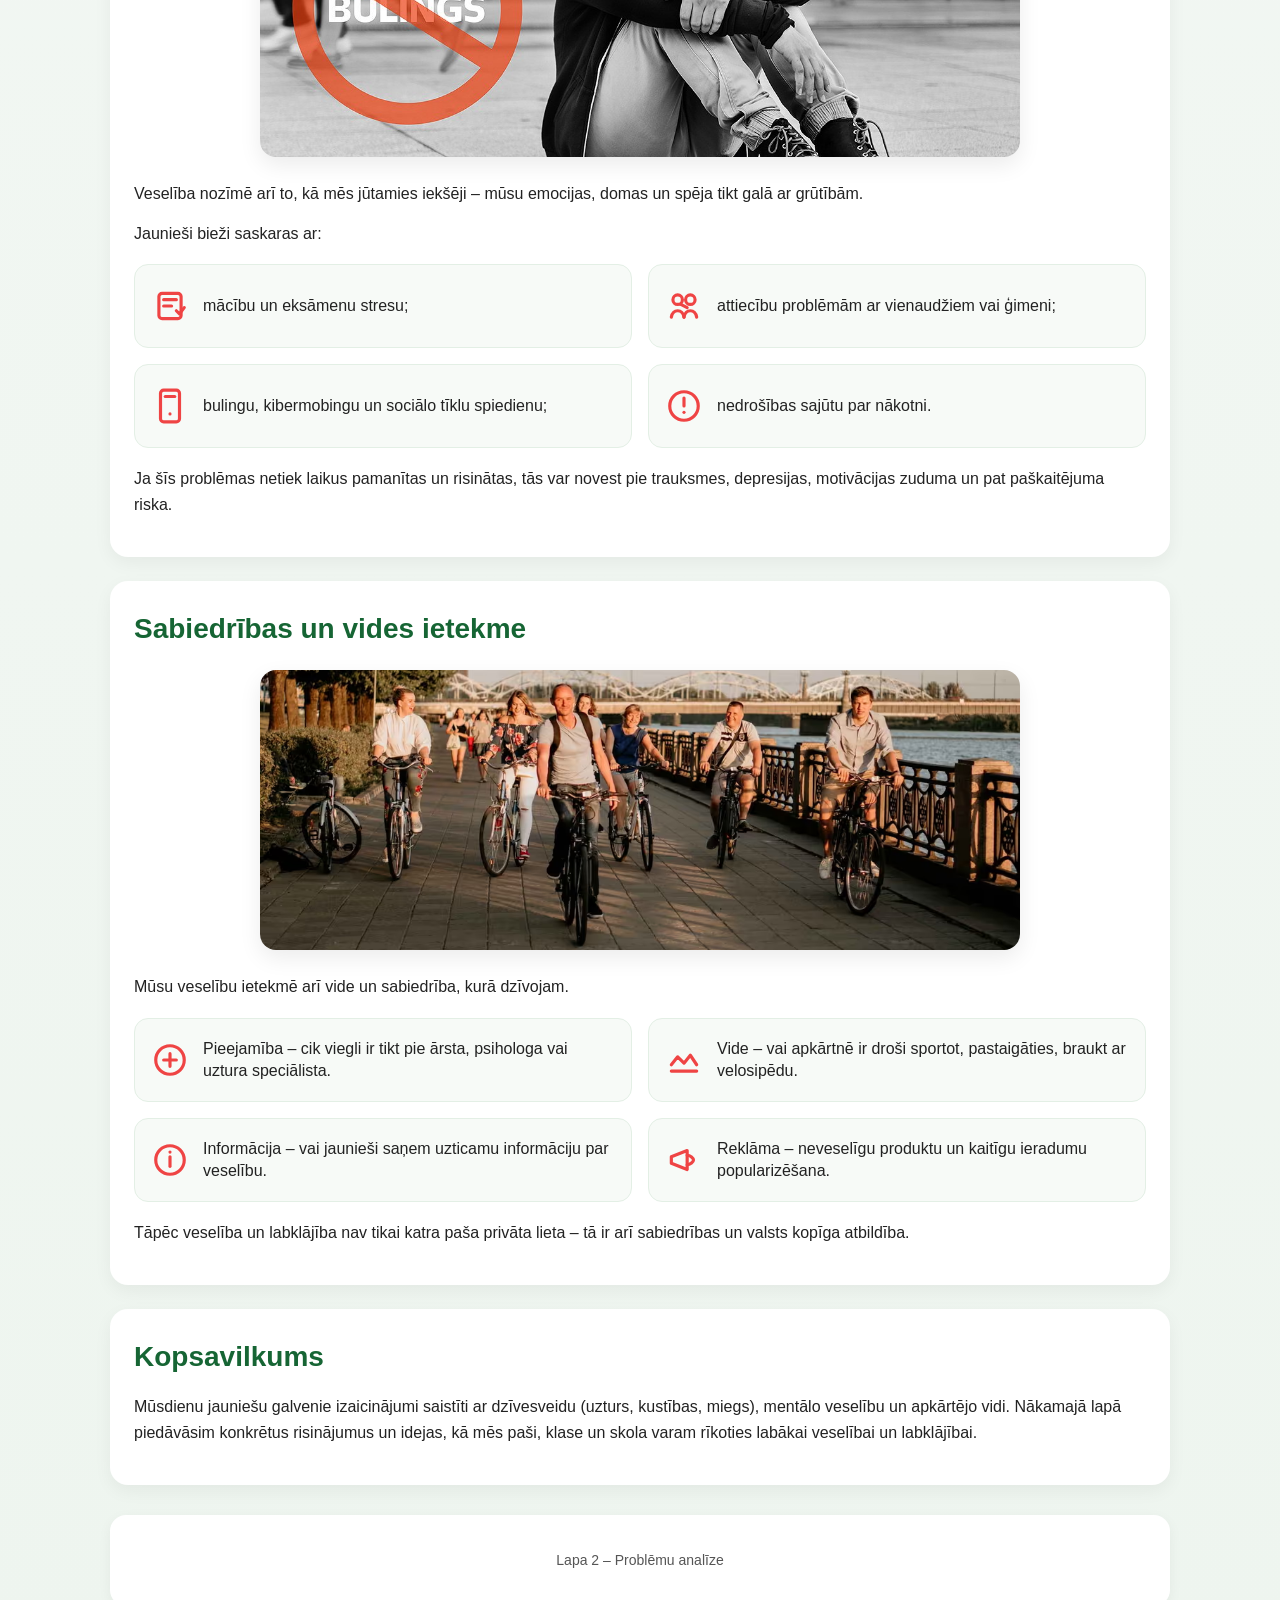
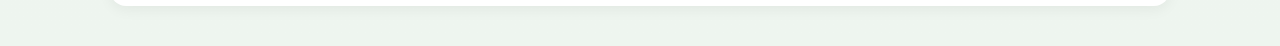
==== commit aa55ecc3: "Добавил фиксацию страницы в меню где ты на данный момент находишься" ====
--- a/problems.html
+++ b/problems.html
@@ -16,7 +16,7 @@
   <main>
     <nav class="main-nav">
             <a href="index.html" class="nav-link">Galvenā</a>
-            <a href="problems.html" class="nav-link">Problēmas</a>
+            <a href="problems.html" class="nav-link active">Problēmas</a>
             <a href="solutions.html" class="nav-link">Risinājumi</a>
     </nav>
     <section>
--- a/styles.css
+++ b/styles.css
@@ -1,185 +1,65 @@
-.section-img{
-  width: 100%;
-  max-width: 800px;
-  height: 400px;
-  object-fit: cover;
-  border-radius: 12px;
+
+* {
+  box-sizing: border-box;
+}
+
+body {
+  margin: 0;
+  font-family: Arial, sans-serif;
+  line-height: 1.6;
+  background: linear-gradient(180deg, #f4f8f5 0%, #eef5ef 100%);
+  color: #222;
+}
+
+.container {
+  max-width: 1100px;
+  margin: 0 auto;
+  padding: 24px 20px 40px;
+}
+
+header {
+  text-align: center;
+  background: linear-gradient(135deg, #22c55e, #16a34a);
+  color: white;
+  padding: 36px 20px;
+  border-radius: 20px;
+  box-shadow: 0 10px 24px rgba(0, 0, 0, 0.08);
+  margin-bottom: 24px;
+}
+
+header h1 {
+  margin: 0 0 10px;
+  font-size: clamp(28px, 4vw, 42px);
+  line-height: 1.2;
+}
+
+header p {
+  margin: 0;
+  font-size: 17px;
+  opacity: 0.95;
+}
+
+main {
   display: block;
-  margin: 15px 0;
-}
-
-.project-list {
-  list-style: none;
-  padding: 0;
-}
-
-.project-list li {
-  display: flex;
-  align-items: center;
-  gap: 10px;
-  margin-bottom: 12px;
-}
-
-.project-list svg, .list-icon {
-  width: 24px;
-  height: 24px;
-  flex-shrink: 0;
-}
-
-body {
-	margin: 0;
-	font-family: Arial, sans-serif;
-	background: #f5f5f5;
-}
-
-.container {
-	max-width: 1000px;
-	margin: 0 auto;
-	padding: 20px;
-}
-
-.project-list {
-	display: grid;
-	grid-template-columns: repeat(2, 1fr);
-	gap: 20px;
-	list-style: none;
-	padding: 0;
-}
-
-.project-list li {
-	display: flex;
-	align-items: center;
-    gap: 12px;
-}
-
-.list-icon {
-	width: 40px;
-    height: 40px;
-}
-
-.section-img {
-  width: 100%;
-  max-width: 600px;
-  height: auto;
-  display: block;
-  margin: 15px auto 25px;
-  border-radius: 12px;
-}
-
-.three-inline {
-  display: grid;
-  grid-template-columns: repeat(3, 1fr);
-  gap: 18px;
-}
-
-.three-inline li {
-  display: flex;
-  align-items: center;
-  gap: 10px;
-}
-
-.project-list li {
-  line-height: 1.3;
-}
-
-.list-icon {
-  width: 36px;
-  height: 36px;
-  flex-shrink: 0;
-}
-
-.project-list.three-inline {
-  grid-template-columns: repeat(3, 1fr);
-}
-
-.problems-page .section-img {
-  height: 260px;
-  object-fit: cover;
-}
-
-footer {
-  margin-top: 50px;
-  padding: 20px;
-  text-align: center;
-  background: #fff;
-  border-radius: 14px;
-  box-shadow: 0 2px 10px rgba(0,0,0,0.05);
-  color: #555;
-  font-size: 14px;
-}
-
-.question-box {
-  border: 1px solid #ddd;
-  padding: 15px;
-  margin: 15px 0;
-  border-radius: 8px;
-  background: #fafafa;
-}
-
-/* MINI TEST */
-#quiz {
-  margin-top: 40px;
-}
-
-#quiz article {
-  background: #fff;
-  padding: 18px 20px;
-  margin-bottom: 15px;
-  border-radius: 14px;
-  box-shadow: 0 4px 12px rgba(0,0,0,0.05);
-  transition: 0.3s;
-}
-
-#quiz article:hover {
-  transform: translateY(-2px);
-  box-shadow: 0 8px 18px rgba(0,0,0,0.08);
-}
-
-#quiz h3 {
-  margin-top: 0;
-  color: #16a34a;
-}
-
-#quiz summary {
-  cursor: pointer;
-  font-weight: 600;
-  padding: 10px 14px;
-  background: #f0fdf4;
-  border-radius: 8px;
-  display: inline-block;
-  transition: 0.2s;
-}
-
-#quiz summary:hover {
-  background: #dcfce7;
-}
-
-#quiz details p {
-  margin-top: 12px;
-  padding: 12px;
-  background: #f9fafb;
-  border-radius: 8px;
-}
-
-/* NAVIGATION */
+}
 
 .main-nav {
   display: flex;
   justify-content: center;
-  gap: 15px;
-  margin: 20px 0 30px;
+  gap: 14px;
+  margin: 0 0 30px;
   flex-wrap: wrap;
 }
 
 .nav-link {
   text-decoration: none;
-  padding: 10px 22px;
+  padding: 12px 22px;
   background: white;
-  border-radius: 10px;
-  color: #333;
-  font-weight: 600;
-  box-shadow: 0 2px 8px rgba(0,0,0,0.05);
-  transition: 0.2s;
+  border-radius: 999px;
+  color: #1f2937;
+  font-weight: 700;
+  box-shadow: 0 4px 10px rgba(0, 0, 0, 0.06);
+  transition: 0.25s ease;
 }
 
 .nav-link:hover {
@@ -189,6 +69,244 @@
 }
 
 .nav-link.active {
-  background: #16a34a;
+  background: #15803d;
   color: white;
+}
+
+section {
+  background: white;
+  border-radius: 18px;
+  padding: 26px 24px;
+  margin-bottom: 24px;
+  box-shadow: 0 6px 18px rgba(0, 0, 0, 0.05);
+}
+
+section h2 {
+  margin-top: 0;
+  margin-bottom: 14px;
+  color: #166534;
+  font-size: 28px;
+}
+
+section h3 {
+  margin-top: 26px;
+  margin-bottom: 10px;
+  color: #15803d;
+  font-size: 22px;
+}
+
+section p {
+  margin: 0 0 14px;
+}
+
+.section-img {
+  width: 100%;
+  max-width: 760px;
+  height: auto;
+  display: block;
+  margin: 18px auto 24px;
+  border-radius: 16px;
+  box-shadow: 0 8px 22px rgba(0, 0, 0, 0.08);
+}
+
+.problems-page .section-img {
+  height: 280px;
+  object-fit: cover;
+}
+
+.project-list {
+  display: grid;
+  grid-template-columns: repeat(2, minmax(0, 1fr));
+  gap: 16px;
+  list-style: none;
+  padding: 0;
+  margin: 18px 0 18px;
+}
+
+.project-list li {
+  display: flex;
+  align-items: center;
+  gap: 14px;
+  line-height: 1.35;
+  background: #f7faf7;
+  border: 1px solid #e3efe5;
+  border-radius: 14px;
+  padding: 14px 16px;
+  min-height: 84px;
+}
+
+.project-list.three-inline {
+  grid-template-columns: repeat(3, minmax(0, 1fr));
+}
+
+.list-icon {
+  width: 38px;
+  height: 38px;
+  flex-shrink: 0;
+}
+
+ul:not(.project-list) {
+  padding-left: 22px;
+}
+
+ul:not(.project-list) li {
+  margin-bottom: 10px;
+}
+
+.question-box {
+  border: 1px solid #d9e8dc;
+  padding: 16px 18px;
+  margin: 14px 0;
+  border-radius: 14px;
+  background: #f9fcf9;
+  transition: 0.2s ease;
+}
+
+.question-box:hover {
+  border-color: #8bd5a3;
+  box-shadow: 0 4px 12px rgba(34, 197, 94, 0.08);
+}
+
+.question-box p {
+  margin: 0 0 10px;
+  font-weight: 700;
+  color: #14532d;
+}
+
+.question-box label {
+  display: block;
+  margin-bottom: 8px;
+  cursor: pointer;
+}
+
+input[type="radio"] {
+  margin-right: 8px;
+}
+
+.btn,
+button.btn {
+  display: inline-block;
+  margin-top: 14px;
+  padding: 12px 22px;
+  border: none;
+  border-radius: 12px;
+  background: linear-gradient(135deg, #22c55e, #16a34a);
+  color: white;
+  font-size: 15px;
+  font-weight: 700;
+  cursor: pointer;
+  box-shadow: 0 6px 14px rgba(34, 197, 94, 0.25);
+  transition: 0.25s ease;
+}
+
+.btn:hover,
+button.btn:hover {
+  transform: translateY(-2px);
+  box-shadow: 0 10px 18px rgba(34, 197, 94, 0.3);
+}
+
+#checklist-result {
+  margin-top: 16px;
+  padding: 14px 16px;
+  background: #f3faf4;
+  border-left: 5px solid #22c55e;
+  border-radius: 12px;
+  white-space: normal;
+}
+
+#quiz {
+  margin-top: 10px;
+}
+
+#quiz article {
+  background: #fff;
+  padding: 18px 20px;
+  margin-bottom: 16px;
+  border-radius: 16px;
+  box-shadow: 0 6px 18px rgba(0, 0, 0, 0.05);
+  transition: 0.25s ease;
+}
+
+#quiz article:hover {
+  transform: translateY(-2px);
+  box-shadow: 0 10px 24px rgba(0, 0, 0, 0.08);
+}
+
+#quiz h3 {
+  margin-top: 0;
+  margin-bottom: 8px;
+  color: #16a34a;
+}
+
+#quiz summary {
+  cursor: pointer;
+  font-weight: 700;
+  padding: 10px 14px;
+  background: #f0fdf4;
+  border-radius: 10px;
+  display: inline-block;
+  transition: 0.2s ease;
+}
+
+#quiz summary:hover {
+  background: #dcfce7;
+}
+
+#quiz details p {
+  margin-top: 12px;
+  padding: 12px 14px;
+  background: #f9fafb;
+  border-radius: 10px;
+}
+
+footer {
+  margin-top: 30px;
+  padding: 20px;
+  text-align: center;
+  background: #fff;
+  border-radius: 16px;
+  box-shadow: 0 4px 14px rgba(0, 0, 0, 0.05);
+  color: #555;
+  font-size: 14px;
+}
+
+@media (max-width: 900px) {
+  .project-list,
+  .project-list.three-inline {
+    grid-template-columns: repeat(2, minmax(0, 1fr));
+  }
+
+  .problems-page .section-img {
+    height: 240px;
+  }
+}
+
+@media (max-width: 640px) {
+  .container {
+    padding: 16px 14px 28px;
+  }
+
+  header {
+    padding: 28px 16px;
+    border-radius: 16px;
+  }
+
+  section {
+    padding: 20px 16px;
+    border-radius: 16px;
+  }
+
+  .project-list,
+  .project-list.three-inline {
+    grid-template-columns: 1fr;
+  }
+
+  .nav-link {
+    width: 100%;
+    text-align: center;
+  }
+
+  .problems-page .section-img {
+    height: auto;
+  }
 }
